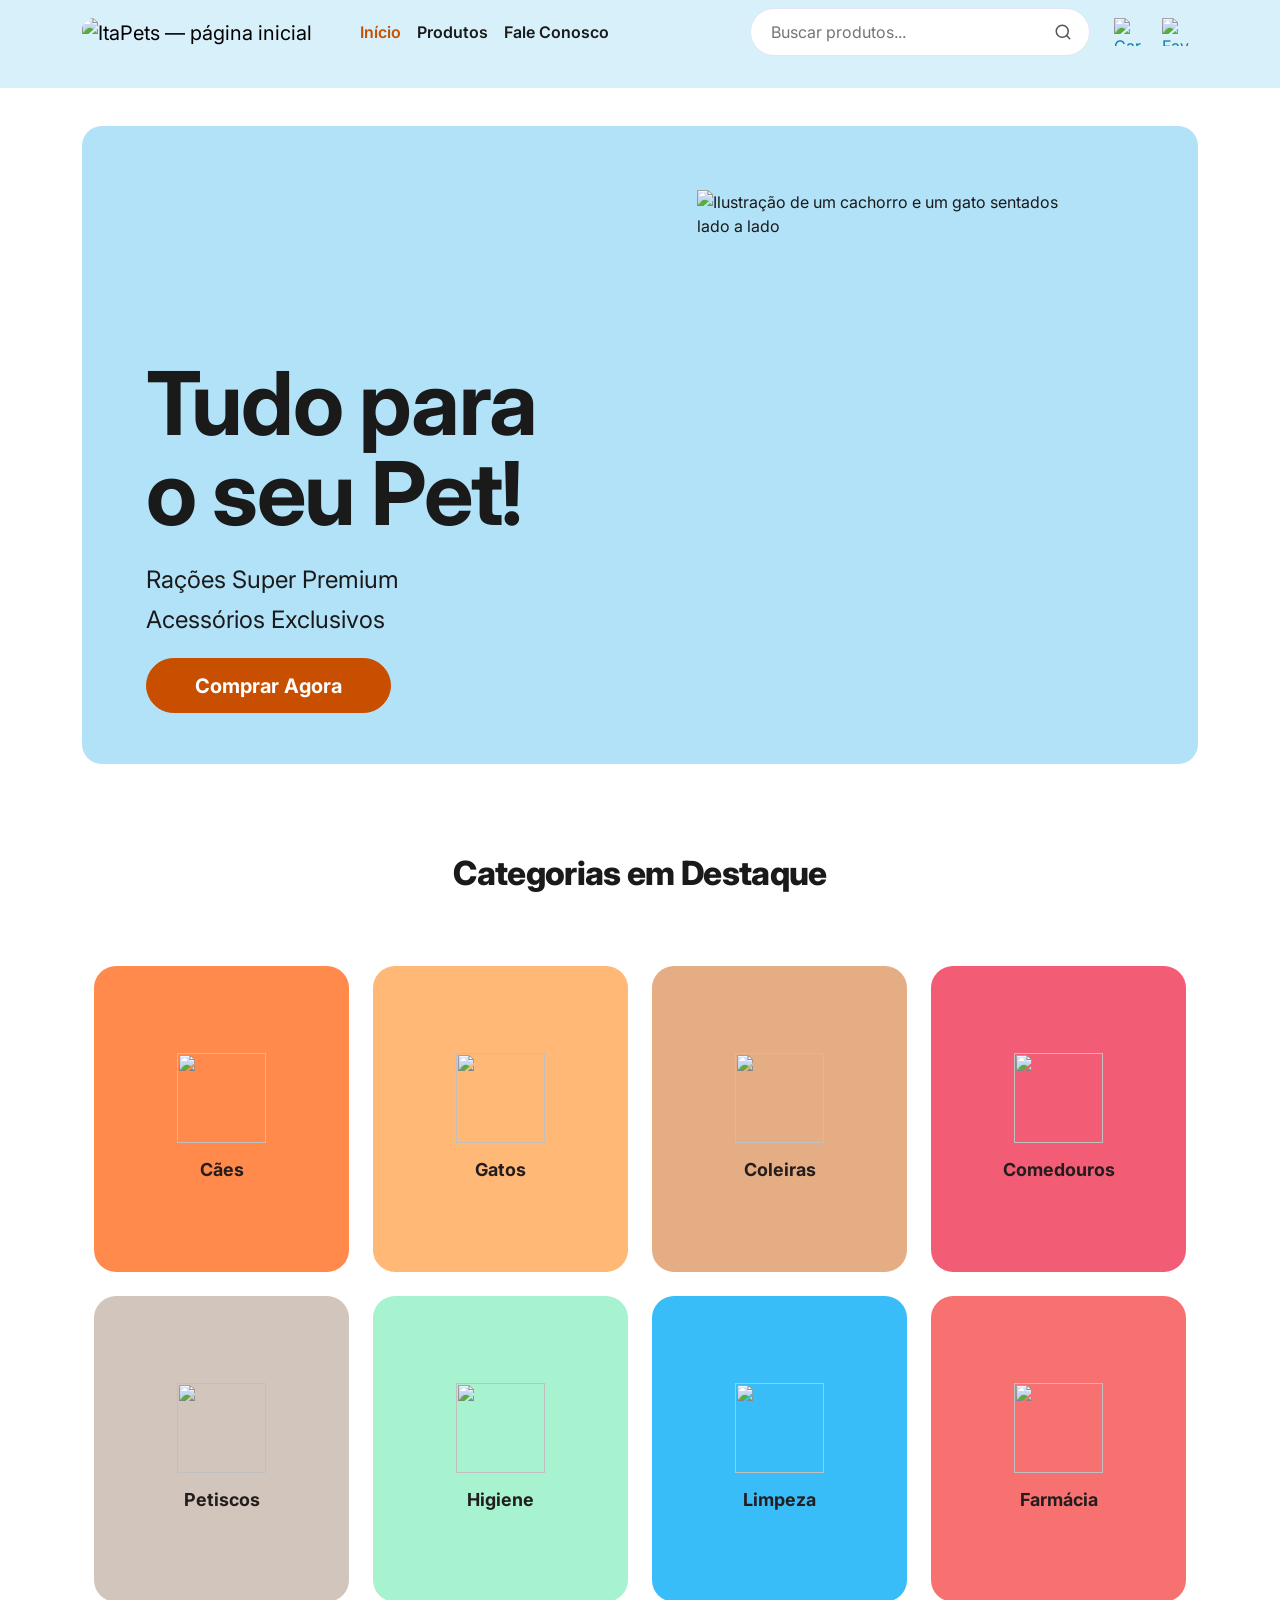
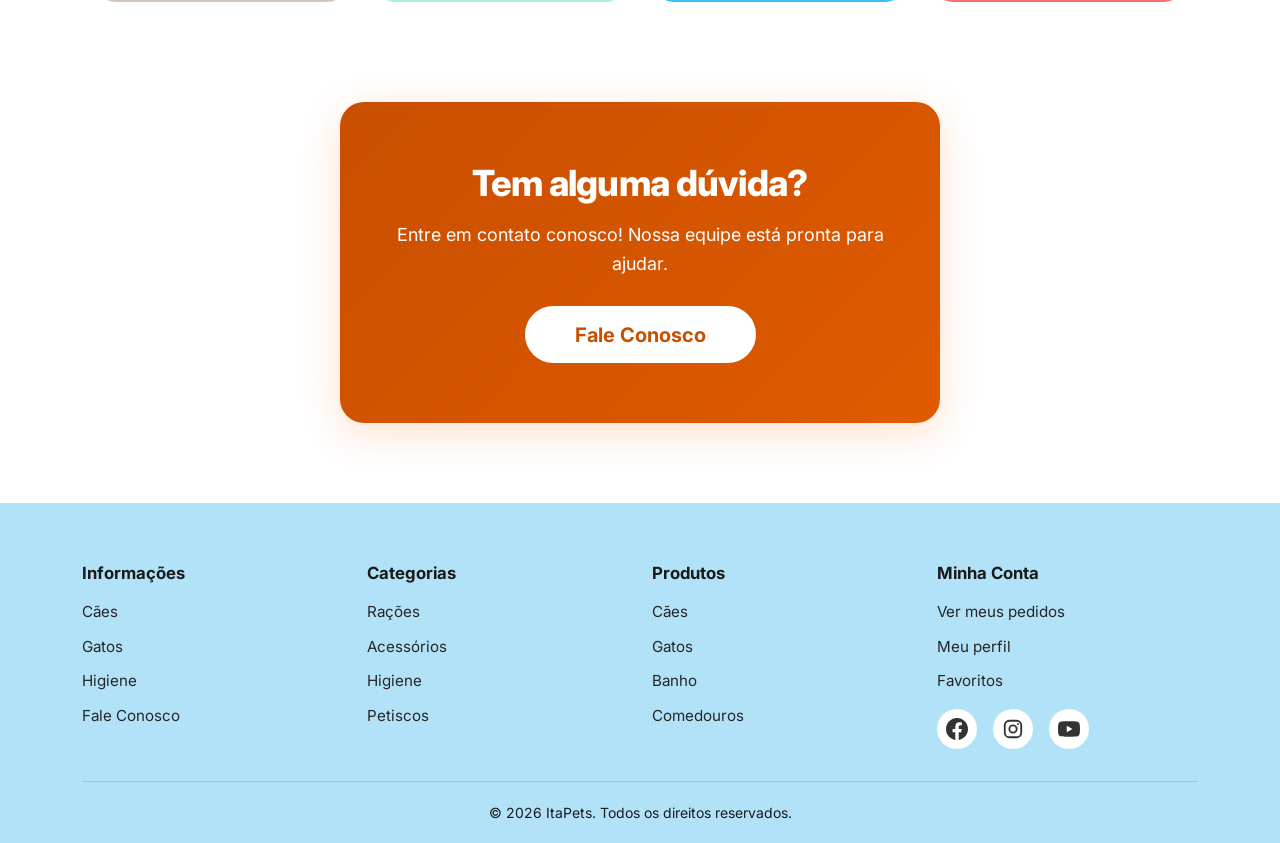
==== index.html @ ccbf3d2e "Formatação Html-Css" ====
<!DOCTYPE html>
<html lang="pt-BR">

<head>
  <meta charset="utf-8">
  <meta name="viewport" content="width=device-width, initial-scale=1">
  <title>ItaPets — Tudo para o seu pet</title>
  <meta name="description"
    content="ItaPets: rações, petiscos, coleiras, comedouros e produtos de higiene para cães e gatos, com qualidade e preço justo.">
  <meta name="theme-color" content="#d7f0fa">
  <link rel="icon" href="imagens/icone-site.ico" sizes="16x16 32x32 48x48">
  <link rel="icon" type="image/png" href="imagens/icone-192.png" sizes="192x192">
  <link rel="apple-touch-icon" href="imagens/apple-touch-icon.png">
  <link rel="preconnect" href="https://fonts.googleapis.com">
  <link rel="preconnect" href="https://fonts.gstatic.com" crossorigin>
  <link rel="stylesheet" href="https://fonts.googleapis.com/css2?family=Inter:wght@400;600;700;800&amp;display=swap">
  <link rel="stylesheet" href="https://cdn.jsdelivr.net/npm/bootstrap@5.3.3/dist/css/bootstrap.min.css"
    integrity="sha384-QWTKZyjpPEjISv5WaRU9OFeRpok6YctnYmDr5pNlyT2bRjXh0JMhjY6hW+ALEwIH" crossorigin="anonymous">
  <link rel="stylesheet" href="style.css">
  <script src="https://cdn.jsdelivr.net/npm/bootstrap@5.3.3/dist/js/bootstrap.bundle.min.js"
    integrity="sha384-YvpcrYf0tY3lHB60NNkmXc5s9fDVZLESaAA55NDzOxhy9GkcIdslK1eN7N6jIeHz" crossorigin="anonymous"
    defer></script>
</head>

<body>
  <a class="u-pular-conteudo" href="#conteudo">Pular para o conteúdo</a>

  <header class="cabecalho sticky-top">
    <nav class="navbar navbar-expand-lg py-2" aria-label="Menu principal">
      <div class="container-xl">
        <a class="navbar-brand cabecalho__marca py-0" href="index.html"><img src="imagens/logo-itapets.png"
            alt="ItaPets — página inicial" width="400" height="214"></a>
        <div class="d-flex align-items-center gap-1 order-lg-last">
          <a class="cabecalho__icone" href="produtos.html"><img src="imagens/carrinho-compras.png"
              alt="Carrinho de compras" width="100" height="100"></a>
          <a class="cabecalho__icone" href="produtos.html"><img src="imagens/favoritos.png" alt="Favoritos" width="100"
              height="100"></a>
          <button class="navbar-toggler ms-1" type="button" data-bs-toggle="collapse" data-bs-target="#menu-principal"
            aria-controls="menu-principal" aria-expanded="false" aria-label="Abrir menu">
            <span class="navbar-toggler-icon"></span>
          </button>
        </div>
        <div class="collapse navbar-collapse" id="menu-principal">
          <ul class="navbar-nav ms-lg-4 me-lg-auto py-3 py-lg-0">
            <li class="nav-item">
              <a class="nav-link active" aria-current="page" href="index.html">Início</a>
            </li>
            <li class="nav-item">
              <a class="nav-link" href="produtos.html">Produtos</a>
            </li>
            <li class="nav-item">
              <a class="nav-link" href="contato.html">Fale Conosco</a>
            </li>
          </ul>
          <form class="busca mb-3 mb-lg-0 me-lg-3" role="search" action="produtos.html">
            <input class="busca__campo" type="search" name="busca" placeholder="Buscar produtos..."
              aria-label="Buscar produtos">
            <button class="busca__botao" type="submit" aria-label="Buscar">
              <svg width="18" height="18" viewBox="0 0 24 24" fill="none" stroke="currentColor" stroke-width="2"
                stroke-linecap="round" aria-hidden="true">
                <circle cx="11" cy="11" r="8" />
                <line x1="21" y1="21" x2="16.65" y2="16.65" />
              </svg>
            </button>
          </form>
        </div>
      </div>
    </nav>
  </header>

  <main id="conteudo" tabindex="-1" class="container-xl">
    <section class="hero row align-items-end g-0 mx-0" aria-labelledby="hero-titulo">
      <div class="hero__texto col-12 col-sm-7 col-md-6">
        <h1 class="hero__titulo" id="hero-titulo">Tudo para <br>o seu Pet!</h1>
        <p class="hero__descricao">Rações Super Premium</p>
        <p class="hero__descricao">Acessórios Exclusivos</p>
        <a class="btn btn--laranja btn-lg mt-3 px-4 px-md-5" href="produtos.html">Comprar Agora</a>
      </div>
      <div class="col-12 col-sm-5 col-md-6">
        <img class="hero__imagem" src="imagens/banner-pets.png"
          alt="Ilustração de um cachorro e um gato sentados lado a lado" width="520" height="785" fetchpriority="high">
      </div>
    </section>

    <section aria-labelledby="categorias-titulo">
      <h2 class="categorias__titulo" id="categorias-titulo">Categorias em Destaque</h2>
      <ul class="row row-cols-2 row-cols-md-4 g-3 g-lg-4 u-lista-limpa">
        <li class="col categorias__item">
          <a class="categoria-card" href="produtos.html#caes"><img src="imagens/cachorro.png" alt="" width="100"
              height="100" loading="lazy"><span class="categoria-card__nome">Cães</span></a>
        </li>
        <li class="col categorias__item">
          <a class="categoria-card" href="produtos.html#gatos"><img src="imagens/gato.png" alt="" width="100"
              height="100" loading="lazy"><span class="categoria-card__nome">Gatos</span></a>
        </li>
        <li class="col categorias__item">
          <a class="categoria-card" href="produtos.html#coleiras"><img src="imagens/coleira.png" alt="" width="100"
              height="100" loading="lazy"><span class="categoria-card__nome">Coleiras</span></a>
        </li>
        <li class="col categorias__item">
          <a class="categoria-card" href="produtos.html#comedouros"><img src="imagens/comedouros.png" alt="" width="100"
              height="100" loading="lazy"><span class="categoria-card__nome">Comedouros</span></a>
        </li>
        <li class="col categorias__item">
          <a class="categoria-card" href="produtos.html#petiscos"><img src="imagens/petisco.png" alt="" width="100"
              height="100" loading="lazy"><span class="categoria-card__nome">Petiscos</span></a>
        </li>
        <li class="col categorias__item">
          <a class="categoria-card" href="produtos.html#higiene"><img src="imagens/higiene.png" alt="" width="100"
              height="100" loading="lazy"><span class="categoria-card__nome">Higiene</span></a>
        </li>
        <li class="col categorias__item">
          <a class="categoria-card" href="produtos.html#limpeza"><img src="imagens/limpeza.png" alt="" width="100"
              height="100" loading="lazy"><span class="categoria-card__nome">Limpeza</span></a>
        </li>
        <li class="col categorias__item">
          <a class="categoria-card" href="produtos.html"><img src="imagens/farmacia.png" alt="" width="100" height="100"
              loading="lazy"><span class="categoria-card__nome">Farmácia</span></a>
        </li>
      </ul>
    </section>

    <section class="cta-contato" aria-labelledby="cta-titulo">
      <h2 class="cta-contato__titulo" id="cta-titulo">Tem alguma dúvida?</h2>
      <p class="cta-contato__texto">
        Entre em contato conosco! Nossa equipe está pronta para ajudar.
      </p>
      <a class="btn btn--branco btn-lg px-5" href="contato.html">Fale Conosco</a>
    </section>
  </main>

  <footer class="rodape">
    <div class="container-xl">
      <nav class="row g-4" aria-label="Links do rodapé">
        <div class="col-6 col-md-3">
          <h2 class="rodape__titulo">Informações</h2>
          <ul class="u-lista-limpa">
            <li class="rodape__item">
              <a class="rodape__link" href="produtos.html#caes">Cães</a>
            </li>
            <li class="rodape__item">
              <a class="rodape__link" href="produtos.html#gatos">Gatos</a>
            </li>
            <li class="rodape__item">
              <a class="rodape__link" href="produtos.html#higiene">Higiene</a>
            </li>
            <li class="rodape__item">
              <a class="rodape__link" href="contato.html">Fale Conosco</a>
            </li>
          </ul>
        </div>
        <div class="col-6 col-md-3">
          <h2 class="rodape__titulo">Categorias</h2>
          <ul class="u-lista-limpa">
            <li class="rodape__item">
              <a class="rodape__link" href="produtos.html#racoes">Rações</a>
            </li>
            <li class="rodape__item">
              <a class="rodape__link" href="produtos.html#coleiras">Acessórios</a>
            </li>
            <li class="rodape__item">
              <a class="rodape__link" href="produtos.html#higiene">Higiene</a>
            </li>
            <li class="rodape__item">
              <a class="rodape__link" href="produtos.html#petiscos">Petiscos</a>
            </li>
          </ul>
        </div>
        <div class="col-6 col-md-3">
          <h2 class="rodape__titulo">Produtos</h2>
          <ul class="u-lista-limpa">
            <li class="rodape__item">
              <a class="rodape__link" href="produtos.html#caes">Cães</a>
            </li>
            <li class="rodape__item">
              <a class="rodape__link" href="produtos.html#gatos">Gatos</a>
            </li>
            <li class="rodape__item">
              <a class="rodape__link" href="produtos.html#limpeza">Banho</a>
            </li>
            <li class="rodape__item">
              <a class="rodape__link" href="produtos.html#comedouros">Comedouros</a>
            </li>
          </ul>
        </div>
        <div class="col-6 col-md-3">
          <h2 class="rodape__titulo">Minha Conta</h2>
          <ul class="u-lista-limpa">
            <li class="rodape__item">
              <a class="rodape__link" href="contato.html">Ver meus pedidos</a>
            </li>
            <li class="rodape__item">
              <a class="rodape__link" href="contato.html">Meu perfil</a>
            </li>
            <li class="rodape__item">
              <a class="rodape__link" href="produtos.html">Favoritos</a>
            </li>
          </ul>
          <div class="d-flex gap-3 mt-3">
            <a class="rodape__social" href="https://www.facebook.com/" aria-label="Facebook"><svg width="22" height="22"
                viewBox="0 0 24 24" fill="currentColor" aria-hidden="true">
                <path
                  d="M24 12.073c0-6.627-5.373-12-12-12s-12 5.373-12 12c0 5.99 4.388 10.954 10.125 11.854v-8.385H7.078v-3.47h3.047V9.43c0-3.007 1.792-4.669 4.533-4.669 1.312 0 2.686.235 2.686.235v2.953H15.83c-1.491 0-1.956.925-1.956 1.874v2.25h3.328l-.532 3.47h-2.796v8.385C19.612 23.027 24 18.062 24 12.073z" />
              </svg></a>
            <a class="rodape__social" href="https://www.instagram.com/" aria-label="Instagram"><svg width="22"
                height="22" viewBox="0 0 24 24" fill="none" stroke="currentColor" stroke-width="2" aria-hidden="true">
                <rect x="3" y="3" width="18" height="18" rx="5" />
                <circle cx="12" cy="12" r="4" />
                <circle cx="17.5" cy="6.5" r="1" fill="currentColor" stroke="none" />
              </svg></a>
            <a class="rodape__social" href="https://www.youtube.com/" aria-label="YouTube"><svg width="22" height="22"
                viewBox="0 0 24 24" fill="currentColor" aria-hidden="true">
                <path
                  d="M23.498 6.186a3.016 3.016 0 0 0-2.122-2.136C19.505 3.545 12 3.545 12 3.545s-7.505 0-9.377.505A3.017 3.017 0 0 0 .502 6.186C0 8.07 0 12 0 12s0 3.93.502 5.814a3.016 3.016 0 0 0 2.122 2.136c1.871.505 9.376.505 9.376.505s7.505 0 9.377-.505a3.015 3.015 0 0 0 2.122-2.136C24 15.93 24 12 24 12s0-3.93-.502-5.814zM9.545 15.568V8.432L15.818 12l-6.273 3.568z" />
              </svg></a>
          </div>
        </div>
      </nav>
      <p class="rodape__base mb-0">
        &copy; 2026 ItaPets. Todos os direitos reservados.
      </p>
    </div>
  </footer>
</body>

</html>
---- style.css ----
@charset "UTF-8";

:root {
  --cor-azul-claro: #d7f0fa;
  --cor-azul: #b2e2f8;
  --cor-azul-marca: #0a7aa8;
  --cor-azul-marca-escuro: #08618a;
  --cor-laranja: #ff6600;
  --cor-laranja-acao: #c94f00;
  --cor-laranja-acao-escuro: #a84200;
  --cor-verde-sucesso: #1a7f45;
  --cor-texto: #1a1a1a;
  --cor-borda: #e2e8f0;
  --cor-fundo-suave: #f6fbfe;

  --raio-pequeno: 12px;
  --raio-medio: 20px;
  --raio-pilula: 50rem;
  --altura-cabecalho: 88px;
  --sombra-suave: 0 4px 16px rgba(0, 0, 0, 0.06);
  --sombra-elevada: 0 12px 24px rgba(0, 0, 0, 0.1);

  --bs-body-font-family:
    "Inter", system-ui, -apple-system, "Segoe UI", Roboto, sans-serif;
  --bs-body-color: var(--cor-texto);
  --bs-link-color: var(--cor-azul-marca);
  --bs-link-color-rgb: 10, 122, 168;
  --bs-link-hover-color: var(--cor-laranja-acao);
  --bs-link-hover-color-rgb: 201, 79, 0;
  --bs-border-color: var(--cor-borda);
  --bs-focus-ring-color: rgba(255, 102, 0, 0.35);
  --bs-breadcrumb-divider: "›";
}

html {
  scroll-padding-top: calc(var(--altura-cabecalho) + 16px);
}

body {
  display: flex;
  flex-direction: column;
  min-height: 100vh;
  min-height: 100dvh;
  background-color: #ffffff;
}

main {
  flex: 1 0 auto;
}

main:focus {
  outline: none;
}

img,
svg {
  max-width: 100%;
  height: auto;
}

h1,
h2,
h3,
.h4,
.h5 {
  font-weight: 800;
  letter-spacing: -0.02em;
}

a:focus-visible,
button:focus-visible,
input:focus-visible,
select:focus-visible,
textarea:focus-visible {
  outline: 3px solid var(--cor-laranja);
  outline-offset: 3px;
}

@media (prefers-reduced-motion: reduce) {
  *,
  *::before,
  *::after {
    animation: none !important;
    transition: none !important;
    scroll-behavior: auto !important;
  }
}

.u-pular-conteudo {
  position: absolute;
  top: -100px;
  left: 16px;
  z-index: 1100;
  padding: 10px 16px;
  border-radius: var(--raio-medio);
  background: var(--cor-laranja-acao);
  color: #ffffff;
  font-weight: 700;
  text-decoration: none;
  transition: top 0.2s ease;
}

.u-pular-conteudo:focus {
  top: 12px;
  color: #ffffff;
}

.u-cartao {
  background: #ffffff;
  border: 1px solid var(--cor-borda);
  border-radius: var(--raio-medio);
  box-shadow: var(--sombra-suave);
}

.u-lista-limpa {
  margin: 0;
  padding: 0;
  list-style: none;
}

.u-texto-ativo {
  display: none;
}

.btn-check:checked + .btn .u-texto-inativo {
  display: none;
}

.btn-check:checked + .btn .u-texto-ativo {
  display: inline;
}

.cabecalho {
  min-height: var(--altura-cabecalho);
  background-color: var(--cor-azul-claro);
}

.cabecalho__marca img {
  width: auto;
  height: 56px;
  border-radius: var(--raio-pequeno);
}

.cabecalho__icone {
  display: inline-flex;
  align-items: center;
  justify-content: center;
  width: 44px;
  height: 44px;
  border-radius: 50%;
  transition: background-color 0.2s ease;
}

.cabecalho__icone:hover {
  background-color: #ffffff;
}

.cabecalho__icone img {
  width: 28px;
  height: 28px;
}

.cabecalho .nav-link {
  color: var(--cor-texto);
  font-weight: 600;
}

.cabecalho .nav-link:hover,
.cabecalho .nav-link.active {
  color: var(--cor-laranja-acao);
}

@media (min-width: 992px) {
  .cabecalho__marca img {
    height: 72px;
  }
}

.busca {
  display: flex;
  align-items: center;
  width: 100%;
  height: 48px;
  padding: 0 8px 0 18px;
  background: #ffffff;
  border: 1px solid var(--cor-borda);
  border-radius: var(--raio-pilula);
  transition:
    border-color 0.2s ease,
    box-shadow 0.2s ease;
}

.busca:focus-within {
  border-color: var(--cor-laranja);
  box-shadow: 0 6px 14px rgba(0, 0, 0, 0.1);
}

.busca__campo {
  flex: 1;
  min-width: 0;
  border: 0;
  background: transparent;
  font-size: 1rem;
}

.busca__campo:focus-visible {
  outline: none;
}

.busca__botao {
  display: flex;
  align-items: center;
  justify-content: center;
  width: 36px;
  height: 36px;
  border: 0;
  border-radius: 50%;
  background: transparent;
  color: #555555;
}

.busca__botao:hover {
  color: var(--cor-laranja-acao);
}

@media (min-width: 992px) {
  .busca {
    max-width: 340px;
  }
}

.btn {
  --bs-btn-font-weight: 700;
  --bs-btn-padding-y: 0.7rem;
  --bs-btn-padding-x: 1.4rem;
  --bs-btn-border-radius: var(--raio-pilula);
  transition: all 0.25s ease;
}

.btn--laranja {
  --bs-btn-color: #ffffff;
  --bs-btn-bg: var(--cor-laranja-acao);
  --bs-btn-border-color: var(--cor-laranja-acao);
  --bs-btn-hover-color: #ffffff;
  --bs-btn-hover-bg: var(--cor-laranja-acao-escuro);
  --bs-btn-hover-border-color: var(--cor-laranja-acao-escuro);
  --bs-btn-active-color: #ffffff;
  --bs-btn-active-bg: var(--cor-verde-sucesso);
  --bs-btn-active-border-color: var(--cor-verde-sucesso);
  --bs-btn-focus-shadow-rgb: 255, 102, 0;
}

.btn--azul {
  --bs-btn-color: #ffffff;
  --bs-btn-bg: var(--cor-azul-marca);
  --bs-btn-border-color: var(--cor-azul-marca);
  --bs-btn-hover-color: #ffffff;
  --bs-btn-hover-bg: var(--cor-azul-marca-escuro);
  --bs-btn-hover-border-color: var(--cor-azul-marca-escuro);
  --bs-btn-active-color: #ffffff;
  --bs-btn-active-bg: var(--cor-verde-sucesso);
  --bs-btn-active-border-color: var(--cor-verde-sucesso);
  --bs-btn-focus-shadow-rgb: 10, 122, 168;
}

.btn--contorno {
  --bs-btn-color: var(--cor-azul-marca);
  --bs-btn-bg: #ffffff;
  --bs-btn-border-color: var(--cor-azul-marca);
  --bs-btn-border-width: 2px;
  --bs-btn-hover-color: var(--cor-azul-marca-escuro);
  --bs-btn-hover-bg: var(--cor-azul-claro);
  --bs-btn-hover-border-color: var(--cor-azul-marca-escuro);
  --bs-btn-active-color: #b0164b;
  --bs-btn-active-bg: #ffe8ee;
  --bs-btn-active-border-color: #b0164b;
}

.btn--branco {
  --bs-btn-color: var(--cor-laranja-acao);
  --bs-btn-bg: #ffffff;
  --bs-btn-border-color: #ffffff;
  --bs-btn-border-width: 2px;
  --bs-btn-hover-color: #ffffff;
  --bs-btn-hover-bg: transparent;
  --bs-btn-hover-border-color: #ffffff;
}

.btn--laranja:hover,
.btn--azul:hover,
.btn--branco:hover {
  transform: translateY(-2px);
  box-shadow: var(--sombra-elevada);
}

.estrelas {
  --tamanho: 16px;
  display: inline-block;
  height: var(--tamanho);
  font-size: var(--tamanho);
  line-height: 1;
}

.estrelas::before {
  content: "★★★★★";
  background: linear-gradient(
    90deg,
    #f5a300 calc(var(--nota) / 5 * 100%),
    #d0d0d0 calc(var(--nota) / 5 * 100%)
  );
  -webkit-background-clip: text;
  background-clip: text;
  color: transparent;
}

.estrelas--grande {
  --tamanho: 20px;
}

.banner {
  display: flex;
  align-items: center;
  justify-content: space-between;
  gap: 16px;
  padding: 0 clamp(20px, 4vw, 48px);
  overflow: hidden;
  border-radius: var(--raio-medio);
  background: linear-gradient(
    120deg,
    var(--cor-azul) 0%,
    var(--cor-azul-claro) 100%
  );
}

.banner__texto {
  min-width: 0;
  padding: clamp(18px, 3vw, 32px) 0;
}

.banner__titulo {
  margin: 0;
  font-size: clamp(1.35rem, 3.4vw, 2.4rem);
  font-weight: 800;
  line-height: 1.05;
  letter-spacing: -0.02em;
}

.banner__destaque {
  color: var(--cor-laranja-acao);
}

.banner__subtitulo {
  margin: 6px 0 0;
  font-size: clamp(0.85rem, 1.5vw, 1.1rem);
}

.banner__imagem {
  flex-shrink: 0;
  align-self: flex-end;
  width: auto;
  height: clamp(120px, 15vw, 190px);
  margin-top: 12px;
}

.produto-card {
  display: flex;
  flex-direction: column;
  height: 100%;
  padding: 12px;
  background: #ffffff;
  border: 1px solid var(--cor-borda);
  border-radius: var(--raio-medio);
  transition:
    transform 0.3s ease,
    box-shadow 0.3s ease;
}

.produto-card:hover {
  transform: translateY(-5px);
  box-shadow: var(--sombra-elevada);
}

.produto-card__imagem {
  display: block;
  aspect-ratio: 1;
  padding: 12px;
  overflow: hidden;
  border-radius: 14px;
  background: #ffffff;
}

.produto-card__imagem img {
  width: 100%;
  height: 100%;
  object-fit: contain;
  transition: transform 0.4s ease;
}

.produto-card:hover .produto-card__imagem img {
  transform: scale(1.06);
}

.produto-card__corpo {
  display: flex;
  flex: 1;
  flex-direction: column;
  gap: 6px;
  padding: 10px 4px 2px;
}

.produto-card__titulo {
  display: -webkit-box;
  min-height: 2.6em;
  margin: 0;
  overflow: hidden;
  font-size: 0.95rem;
  font-weight: 700;
  line-height: 1.3;
  letter-spacing: 0;
  -webkit-line-clamp: 2;
  -webkit-box-orient: vertical;
}

.produto-card__titulo a {
  color: var(--cor-texto);
  text-decoration: none;
}

.produto-card__titulo a:hover {
  color: var(--cor-laranja-acao);
}

.produto-card__preco {
  margin: auto 0 0;
  font-size: 1.15rem;
  font-weight: 800;
}

.rodape {
  margin-top: clamp(48px, 8vw, 80px);
  padding: clamp(40px, 6vw, 60px) 0 20px;
  background-color: var(--cor-azul);
}

.rodape__titulo {
  margin-bottom: 16px;
  font-size: 1.05rem;
  font-weight: 700;
  letter-spacing: 0;
}

.rodape__item {
  margin-bottom: 10px;
}

.rodape__link {
  color: #262626;
  font-size: 0.95rem;
  text-decoration: none;
}

.rodape__link:hover {
  color: var(--cor-laranja-acao);
  text-decoration: underline;
}

.rodape__social {
  display: inline-flex;
  align-items: center;
  justify-content: center;
  width: 40px;
  height: 40px;
  border-radius: 50%;
  background-color: #ffffff;
  color: #333333;
  transition: all 0.25s ease;
}

.rodape__social:hover {
  background-color: var(--cor-laranja-acao);
  color: #ffffff;
  transform: translateY(-3px);
}

.rodape__base {
  margin-top: 32px;
  padding-top: 20px;
  border-top: 1px solid rgba(0, 0, 0, 0.12);
  font-size: 0.875rem;
  text-align: center;
}

.hero {
  margin-top: clamp(20px, 3vw, 40px);
  padding: clamp(28px, 5vw, 64px) clamp(20px, 5vw, 64px) 0;
  overflow: hidden;
  border-radius: var(--raio-medio);
  background-color: var(--cor-azul);
}

.hero__texto {
  padding-bottom: clamp(24px, 4vw, 64px);
}

.hero__titulo {
  margin-bottom: clamp(12px, 2vw, 24px);
  font-size: clamp(2.4rem, 7vw, 5.5rem);
  font-weight: 700;
  line-height: 1.02;
}

.hero__descricao {
  margin-bottom: 4px;
  font-size: clamp(1.05rem, 1.9vw, 1.5rem);
}

.hero__imagem {
  display: block;
  width: min(100%, 380px);
  margin: 0 auto;
}

@media (max-width: 575.98px) {
  .hero__texto {
    padding-bottom: 8px;
  }

  .hero__imagem {
    width: min(70%, 240px);
  }
}

.categorias__titulo {
  margin: clamp(48px, 7vw, 96px) 0 clamp(24px, 4vw, 48px);
  font-size: clamp(1.5rem, 2.6vw, 2.2rem);
  text-align: center;
}

.categoria-card {
  display: flex;
  flex-direction: column;
  align-items: center;
  justify-content: center;
  gap: 14px;
  height: 100%;
  aspect-ratio: 5 / 6;
  padding: clamp(16px, 3vw, 36px);
  border-radius: 22px;
  background-color: var(--cor-card, var(--cor-azul));
  color: #241d1d;
  text-align: center;
  text-decoration: none;
  transition:
    transform 0.3s ease,
    box-shadow 0.3s ease;
}

.categoria-card:hover {
  color: #241d1d;
  transform: translateY(-5px);
  box-shadow: var(--sombra-elevada);
}

.categoria-card img {
  width: clamp(56px, 7vw, 96px);
  height: clamp(56px, 7vw, 96px);
  object-fit: contain;
}

.categoria-card__nome {
  font-size: clamp(0.95rem, 1.4vw, 1.2rem);
  font-weight: 700;
}

.categorias__item:nth-child(1) {
  --cor-card: #ff8a4c;
}
.categorias__item:nth-child(2) {
  --cor-card: #ffb876;
}
.categorias__item:nth-child(3) {
  --cor-card: #e4ad83;
}
.categorias__item:nth-child(4) {
  --cor-card: #f25c75;
}
.categorias__item:nth-child(5) {
  --cor-card: #d2c5bb;
}
.categorias__item:nth-child(6) {
  --cor-card: #a7f3d0;
}
.categorias__item:nth-child(7) {
  --cor-card: #38bdf8;
}
.categorias__item:nth-child(8) {
  --cor-card: #f87171;
}

.cta-contato {
  max-width: 600px;
  margin: clamp(56px, 8vw, 100px) auto 0;
  padding: clamp(36px, 6vw, 60px) clamp(20px, 5vw, 40px);
  border-radius: 24px;
  background: linear-gradient(135deg, var(--cor-laranja-acao) 0%, #e05a00 100%);
  box-shadow: 0 10px 40px rgba(255, 102, 0, 0.2);
  color: #ffffff;
  text-align: center;
}

.cta-contato__titulo {
  margin-bottom: 16px;
  font-size: clamp(1.6rem, 4vw, 2.25rem);
}

.cta-contato__texto {
  margin-bottom: 28px;
  font-size: clamp(1rem, 2vw, 1.125rem);
  line-height: 1.6;
}

.vitrine {
  position: relative;
  padding-top: clamp(16px, 2.5vw, 28px);
}

.vitrine__titulo {
  margin: 0;
  font-size: clamp(1.8rem, 3.6vw, 2.6rem);
}

.vitrine__alvo {
  position: absolute;
  top: 0;
}

.chips {
  display: flex;
  gap: 10px;
  padding: 4px 2px 14px;
  overflow-x: auto;
  scrollbar-width: thin;
}

.chips__link {
  flex-shrink: 0;
  padding: 9px 18px;
  border: 1px solid var(--cor-borda);
  border-radius: var(--raio-pilula);
  background: #ffffff;
  color: #333333;
  font-size: 0.875rem;
  font-weight: 600;
  text-decoration: none;
  transition: all 0.25s ease;
}

.chips__link:hover {
  border-color: var(--cor-laranja-acao);
  color: var(--cor-laranja-acao);
}

.vitrine:not(:has(.vitrine__alvo:target)) .chips__link[href="#todos"],
.vitrine:has(#caes:target) .chips__link[href="#caes"],
.vitrine:has(#gatos:target) .chips__link[href="#gatos"],
.vitrine:has(#racoes:target) .chips__link[href="#racoes"],
.vitrine:has(#petiscos:target) .chips__link[href="#petiscos"],
.vitrine:has(#coleiras:target) .chips__link[href="#coleiras"],
.vitrine:has(#comedouros:target) .chips__link[href="#comedouros"],
.vitrine:has(#higiene:target) .chips__link[href="#higiene"],
.vitrine:has(#limpeza:target) .chips__link[href="#limpeza"] {
  border-color: var(--cor-laranja-acao);
  background: var(--cor-laranja-acao);
  color: #ffffff;
}

.filtros {
  padding: 22px 20px;
  border-radius: var(--raio-medio);
  background: var(--cor-azul-claro);
}

.filtros__legenda {
  margin-bottom: 12px;
  font-size: 1rem;
  font-weight: 700;
}

.filtros .form-check-input:checked {
  border-color: var(--cor-laranja-acao);
  background-color: var(--cor-laranja-acao);
}

@media (min-width: 992px) {
  .filtros {
    position: sticky;
    top: calc(var(--altura-cabecalho) + 20px);
  }
}

.vitrine__categoria {
  display: none;
}

.vitrine:not(:has(.vitrine__alvo:target)) .vitrine__categoria--todos,
.vitrine:has(#caes:target) .vitrine__categoria--caes,
.vitrine:has(#gatos:target) .vitrine__categoria--gatos,
.vitrine:has(#racoes:target) .vitrine__categoria--racoes,
.vitrine:has(#petiscos:target) .vitrine__categoria--petiscos,
.vitrine:has(#coleiras:target) .vitrine__categoria--coleiras,
.vitrine:has(#comedouros:target) .vitrine__categoria--comedouros,
.vitrine:has(#higiene:target) .vitrine__categoria--higiene,
.vitrine:has(#limpeza:target) .vitrine__categoria--limpeza {
  display: inline;
}

.vitrine:not(:has(.vitrine__alvo:target)) .vitrine__migalha {
  display: none;
}

.vitrine:has(#caes:target) .vitrine__item:not([data-categorias~="caes"]),
.vitrine:has(#gatos:target) .vitrine__item:not([data-categorias~="gatos"]),
.vitrine:has(#racoes:target) .vitrine__item:not([data-categorias~="racoes"]),
.vitrine:has(#petiscos:target)
  .vitrine__item:not([data-categorias~="petiscos"]),
.vitrine:has(#coleiras:target)
  .vitrine__item:not([data-categorias~="coleiras"]),
.vitrine:has(#comedouros:target)
  .vitrine__item:not([data-categorias~="comedouros"]),
.vitrine:has(#higiene:target) .vitrine__item:not([data-categorias~="higiene"]),
.vitrine:has(#limpeza:target) .vitrine__item:not([data-categorias~="limpeza"]),
.vitrine:has(#p-ate50:checked) .vitrine__item:not([data-faixa="ate50"]),
.vitrine:has(#p-50a100:checked) .vitrine__item:not([data-faixa="50a100"]),
.vitrine:has(#p-acima100:checked) .vitrine__item:not([data-faixa="acima100"]),
.vitrine:has(.filtros__marca:checked):not(:has(#m-quatree:checked))
  .vitrine__item[data-marca="quatree"],
.vitrine:has(.filtros__marca:checked):not(:has(#m-truly-delight:checked))
  .vitrine__item[data-marca="truly-delight"],
.vitrine:has(.filtros__marca:checked):not(:has(#m-premier:checked))
  .vitrine__item[data-marca="premier"],
.vitrine:has(.filtros__marca:checked):not(:has(#m-newpet:checked))
  .vitrine__item[data-marca="newpet"],
.vitrine:has(.filtros__marca:checked):not(:has(#m-myhug:checked))
  .vitrine__item[data-marca="myhug"],
.vitrine:has(.filtros__marca:checked):not(:has(#m-petlove:checked))
  .vitrine__item[data-marca="petlove"],
.vitrine:has(.filtros__marca:checked):not(:has(#m-petclean:checked))
  .vitrine__item[data-marca="petclean"] {
  display: none;
}

.vitrine:has(option[value="menor-preco"]:checked) .vitrine__item {
  order: var(--p);
}

.vitrine:has(option[value="maior-preco"]:checked) .vitrine__item {
  order: calc(var(--p) * -1);
}

.vitrine:has(option[value="nome"]:checked) .vitrine__item {
  order: var(--n);
}

.vitrine:has(option[value="avaliacao"]:checked) .vitrine__item {
  order: calc(var(--a) * -1);
}

.vitrine__grade {
  counter-reset: produtos;
}

.vitrine__item {
  counter-increment: produtos;
}

.vitrine__grade::after {
  content: counter(produtos) " produto(s) encontrado(s)";
  order: -9999999;
  width: 100%;
  padding: 0 calc(var(--bs-gutter-x) * 0.5);
  color: #555555;
  font-size: 0.875rem;
}

.produto {
  display: grid;
  grid-template-areas:
    "titulo"
    "galeria"
    "info";
  grid-template-columns: minmax(0, 1fr);
  gap: 18px;
}

.produto__titulo {
  grid-area: titulo;
  margin: 0;
}

.produto__galeria {
  grid-area: galeria;
  width: 100%;
}

.produto__info {
  grid-area: info;
  min-width: 0;
}

@media (min-width: 992px) {
  .produto {
    grid-template-areas:
      "galeria titulo"
      "galeria info";
    grid-template-columns: minmax(0, 1.05fr) minmax(0, 1fr);
    grid-template-rows: auto 1fr;
    column-gap: 48px;
  }

  .produto__titulo {
    align-self: end;
  }
}

.produto__titulo {
  font-size: clamp(1.6rem, 3.2vw, 2.4rem);
  line-height: 1.15;
}

.galeria {
  max-width: 560px;
  margin: 0 auto;
}

.galeria__principal,
.galeria__miniatura {
  aspect-ratio: 1;
  overflow: hidden;
  background: #ffffff;
  border: 1px solid var(--cor-borda);
}

.galeria__principal {
  padding: clamp(16px, 4vw, 40px);
  border-radius: 22px;
}

.galeria__principal img,
.galeria__miniatura img {
  width: 100%;
  height: 100%;
  object-fit: contain;
  transition: transform 0.4s ease;
}

.galeria__miniaturas {
  display: grid;
  grid-template-columns: repeat(3, minmax(0, 1fr));
  gap: 12px;
  margin-top: 12px;
}

.galeria__miniatura {
  padding: 8px;
  border-width: 2px;
  border-radius: 14px;
  cursor: pointer;
  transition:
    border-color 0.2s ease,
    transform 0.2s ease;
}

.galeria__miniatura:hover {
  border-color: var(--cor-laranja);
  transform: translateY(-2px);
}

.galeria__miniatura--topo img,
#vista-2:checked ~ .galeria__principal img {
  transform: scale(1.8);
  transform-origin: 50% 15%;
}

.galeria__miniatura--base img,
#vista-3:checked ~ .galeria__principal img {
  transform: scale(1.8);
  transform-origin: 50% 85%;
}

#vista-1:checked ~ .galeria__miniaturas [for="vista-1"],
#vista-2:checked ~ .galeria__miniaturas [for="vista-2"],
#vista-3:checked ~ .galeria__miniaturas [for="vista-3"] {
  border-color: var(--cor-laranja);
}

.btn-check:focus-visible ~ .galeria__miniaturas {
  outline: 3px solid var(--cor-laranja);
  outline-offset: 3px;
  border-radius: 14px;
}

.produto__marca {
  padding: 6px 12px;
  border-radius: var(--raio-medio);
  background: var(--cor-azul-claro);
  color: #075a7d;
  font-size: 0.8rem;
  font-weight: 700;
  letter-spacing: 0.04em;
  text-transform: uppercase;
}

.produto__preco {
  font-size: clamp(1.9rem, 3.6vw, 2.5rem);
  font-weight: 800;
  letter-spacing: -0.02em;
}

.produto__resumo {
  padding: 14px 16px;
  border-radius: 14px;
  background: var(--cor-fundo-suave);
  line-height: 1.5;
}

.produto__quantidade {
  width: 88px;
  border-radius: var(--raio-pilula);
  font-weight: 700;
  text-align: center;
}

.ficha {
  display: grid;
  grid-template-columns: max-content minmax(0, 1fr);
  margin: 0;
  overflow: hidden;
  border-radius: 14px;
}

.ficha__termo,
.ficha__valor {
  margin: 0;
  padding: 11px 14px;
  line-height: 1.4;
}

.ficha__termo {
  font-weight: 700;
}

.ficha__termo:nth-of-type(odd),
.ficha__valor:nth-of-type(odd) {
  background: var(--cor-fundo-suave);
}

@media (min-width: 992px) {
  .galeria {
    position: sticky;
    top: calc(var(--altura-cabecalho) + 20px);
  }
}

.contato__info {
  height: 100%;
  padding: clamp(24px, 5vw, 48px);
  border-radius: 24px;
  background-color: var(--cor-azul);
}

.contato__icone {
  display: flex;
  flex-shrink: 0;
  align-items: center;
  justify-content: center;
  width: 44px;
  height: 44px;
  border-radius: 50%;
  background-color: #ffffff;
  font-size: 1.3rem;
}

.contato__form {
  padding: clamp(24px, 5vw, 48px);
}

.contato__form .form-control {
  padding: 12px 14px;
  border-radius: var(--raio-pequeno);
}

.contato__form .form-control:focus {
  border-color: var(--cor-laranja);
  box-shadow: 0 0 0 0.2rem var(--bs-focus-ring-color);
}

/* Em telas de toque o :hover "gruda" depois do toque; desliga os efeitos de elevação */
@media (hover: none) {
  .btn--laranja:hover,
  .btn--azul:hover,
  .btn--branco:hover,
  .produto-card:hover,
  .categoria-card:hover,
  .rodape__social:hover,
  .galeria__miniatura:hover,
  .produto-card:hover .produto-card__imagem img {
    box-shadow: none;
    transform: none;
  }
}
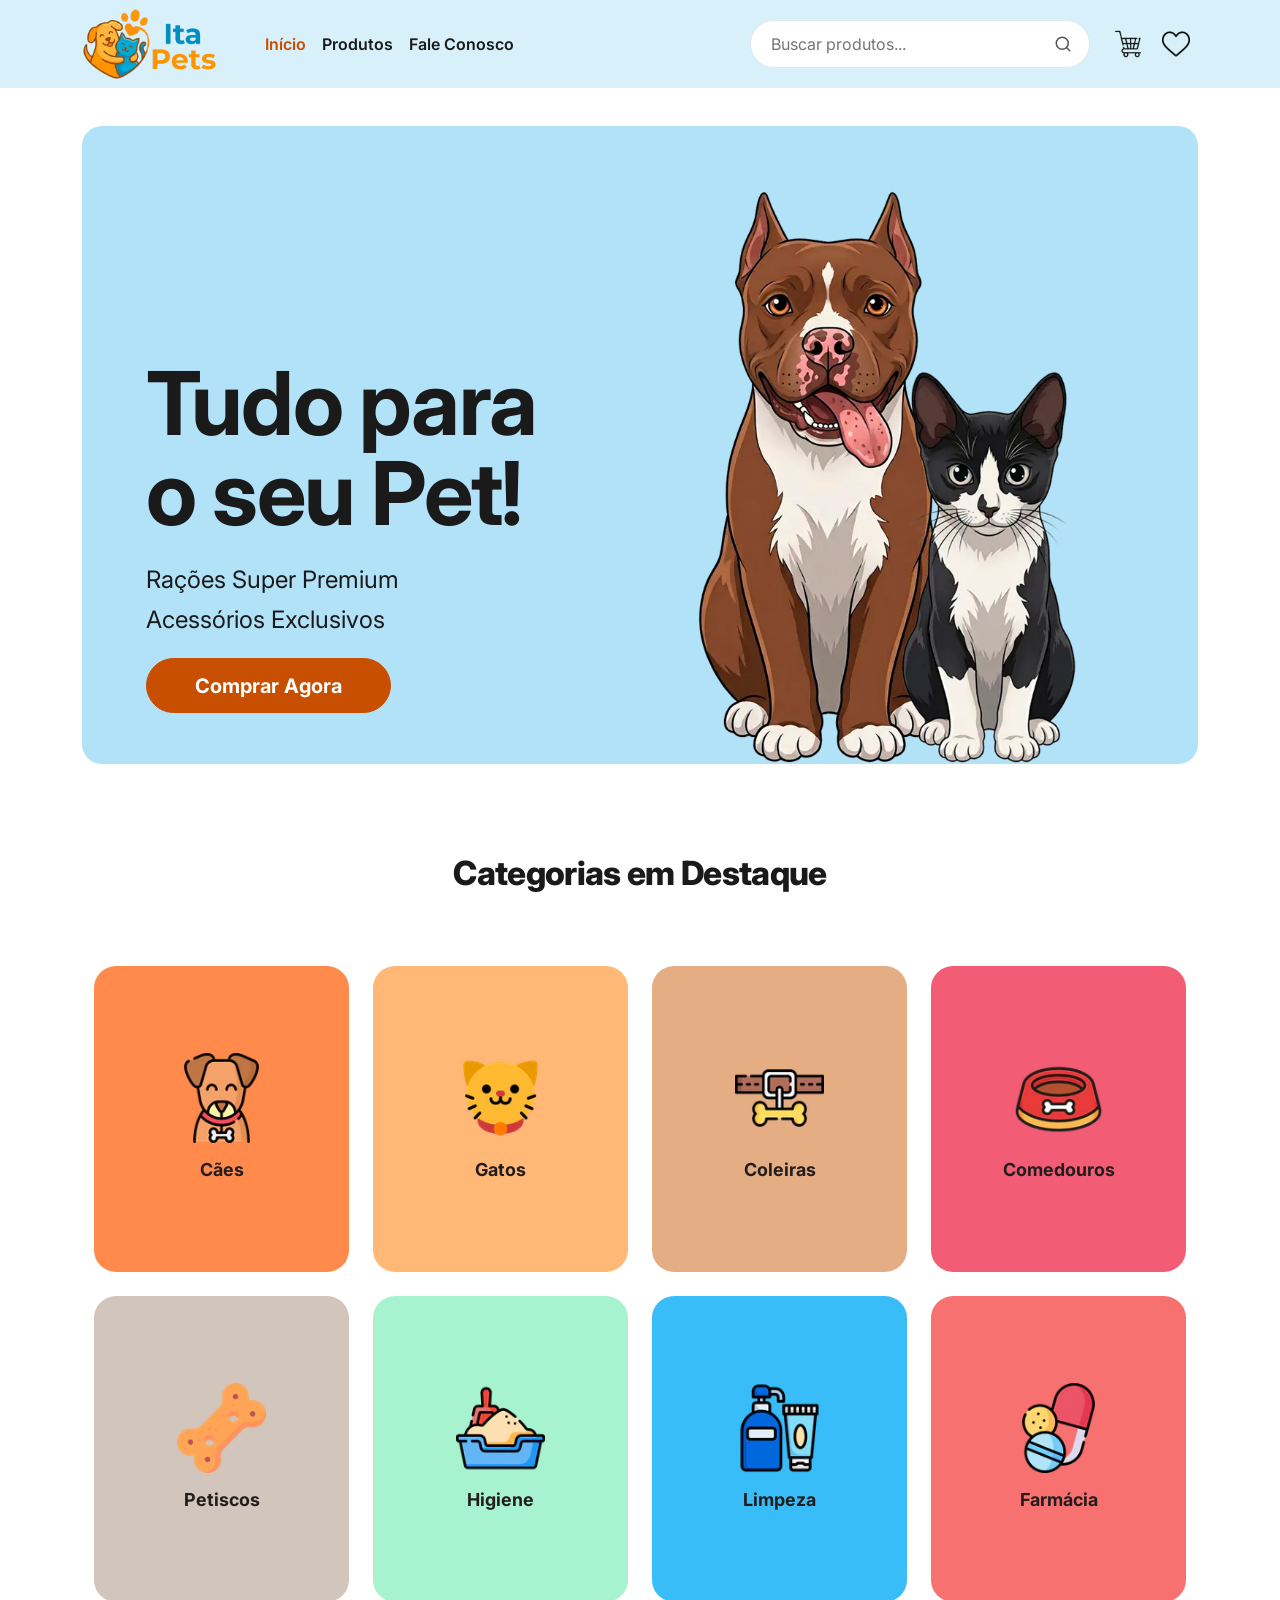
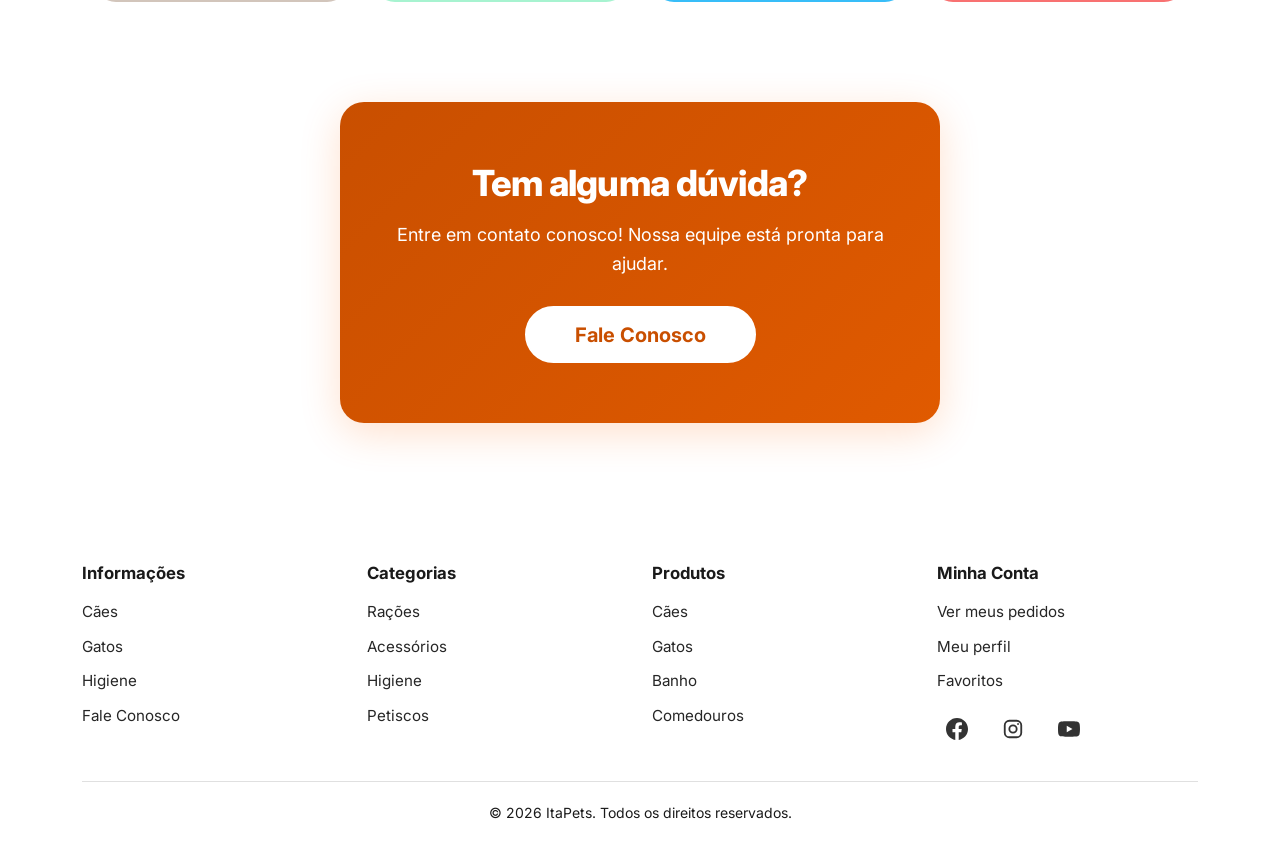
==== commit e2cffaa9: "Reorganiza pastas, remove divs e converte imagens para WebP - Remove todas as <div> das 15 páginas, " ====
--- a/index.html
+++ b/index.html
@@ -8,15 +8,15 @@
   <meta name="description"
     content="ItaPets: rações, petiscos, coleiras, comedouros e produtos de higiene para cães e gatos, com qualidade e preço justo.">
   <meta name="theme-color" content="#d7f0fa">
-  <link rel="icon" href="imagens/icone-site.ico" sizes="16x16 32x32 48x48">
-  <link rel="icon" type="image/png" href="imagens/icone-192.png" sizes="192x192">
-  <link rel="apple-touch-icon" href="imagens/apple-touch-icon.png">
+  <link rel="icon" href="imagens/favicon/icone-site.ico" sizes="16x16 32x32 48x48">
+  <link rel="icon" type="image/png" href="imagens/favicon/icone-192.png" sizes="192x192">
+  <link rel="apple-touch-icon" href="imagens/favicon/apple-touch-icon.png">
   <link rel="preconnect" href="https://fonts.googleapis.com">
   <link rel="preconnect" href="https://fonts.gstatic.com" crossorigin>
   <link rel="stylesheet" href="https://fonts.googleapis.com/css2?family=Inter:wght@400;600;700;800&amp;display=swap">
   <link rel="stylesheet" href="https://cdn.jsdelivr.net/npm/bootstrap@5.3.3/dist/css/bootstrap.min.css"
     integrity="sha384-QWTKZyjpPEjISv5WaRU9OFeRpok6YctnYmDr5pNlyT2bRjXh0JMhjY6hW+ALEwIH" crossorigin="anonymous">
-  <link rel="stylesheet" href="style.css">
+  <link rel="stylesheet" href="css/style.css">
   <script src="https://cdn.jsdelivr.net/npm/bootstrap@5.3.3/dist/js/bootstrap.bundle.min.js"
     integrity="sha384-YvpcrYf0tY3lHB60NNkmXc5s9fDVZLESaAA55NDzOxhy9GkcIdslK1eN7N6jIeHz" crossorigin="anonymous"
     defer></script>
@@ -25,97 +25,109 @@
 <body>
   <a class="u-pular-conteudo" href="#conteudo">Pular para o conteúdo</a>
 
-  <header class="cabecalho sticky-top">
-    <nav class="navbar navbar-expand-lg py-2" aria-label="Menu principal">
-      <div class="container-xl">
-        <a class="navbar-brand cabecalho__marca py-0" href="index.html"><img src="imagens/logo-itapets.png"
-            alt="ItaPets — página inicial" width="400" height="214"></a>
-        <div class="d-flex align-items-center gap-1 order-lg-last">
-          <a class="cabecalho__icone" href="produtos.html"><img src="imagens/carrinho-compras.png"
-              alt="Carrinho de compras" width="100" height="100"></a>
-          <a class="cabecalho__icone" href="produtos.html"><img src="imagens/favoritos.png" alt="Favoritos" width="100"
-              height="100"></a>
-          <button class="navbar-toggler ms-1" type="button" data-bs-toggle="collapse" data-bs-target="#menu-principal"
-            aria-controls="menu-principal" aria-expanded="false" aria-label="Abrir menu">
-            <span class="navbar-toggler-icon"></span>
-          </button>
-        </div>
-        <div class="collapse navbar-collapse" id="menu-principal">
-          <ul class="navbar-nav ms-lg-4 me-lg-auto py-3 py-lg-0">
-            <li class="nav-item">
-              <a class="nav-link active" aria-current="page" href="index.html">Início</a>
-            </li>
-            <li class="nav-item">
-              <a class="nav-link" href="produtos.html">Produtos</a>
-            </li>
-            <li class="nav-item">
-              <a class="nav-link" href="contato.html">Fale Conosco</a>
-            </li>
-          </ul>
-          <form class="busca mb-3 mb-lg-0 me-lg-3" role="search" action="produtos.html">
-            <input class="busca__campo" type="search" name="busca" placeholder="Buscar produtos..."
-              aria-label="Buscar produtos">
-            <button class="busca__botao" type="submit" aria-label="Buscar">
-              <svg width="18" height="18" viewBox="0 0 24 24" fill="none" stroke="currentColor" stroke-width="2"
-                stroke-linecap="round" aria-hidden="true">
-                <circle cx="11" cy="11" r="8" />
-                <line x1="21" y1="21" x2="16.65" y2="16.65" />
-              </svg>
-            </button>
-          </form>
-        </div>
-      </div>
+  <header class="cabecalho sticky-top navbar navbar-expand-lg align-items-start py-2">
+    <nav class="container-xl" aria-label="Menu principal">
+      <a class="navbar-brand cabecalho__marca py-0" href="index.html"><img src="imagens/logo-itapets.webp"
+          alt="ItaPets — página inicial"></a>
+      <a class="cabecalho__icone ms-auto order-lg-last" href="produtos.html"><img
+          src="imagens/icones/carrinho-compras.webp" alt="Carrinho de compras"></a>
+      <a class="cabecalho__icone ms-1 order-lg-last" href="produtos.html"><img src="imagens/icones/favoritos.webp"
+          alt="Favoritos"></a>
+      <button class="navbar-toggler ms-2" type="button" data-bs-toggle="collapse" data-bs-target=".cabecalho__menu"
+        aria-controls="menu-principal busca-principal" aria-expanded="false" aria-label="Abrir menu">
+        <span class="navbar-toggler-icon"></span>
+      </button>
+      <ul class="cabecalho__menu navbar-nav collapse navbar-collapse align-items-stretch ms-lg-4 py-3 py-lg-0"
+        id="menu-principal">
+        <li class="nav-item">
+          <a class="nav-link active" aria-current="page" href="index.html">Início</a>
+        </li>
+        <li class="nav-item">
+          <a class="nav-link" href="produtos.html">Produtos</a>
+        </li>
+        <li class="nav-item">
+          <a class="nav-link" href="contato.html">Fale Conosco</a>
+        </li>
+      </ul>
+      <form class="cabecalho__menu busca collapse navbar-collapse mb-3 mb-lg-0 me-lg-3" id="busca-principal"
+        role="search" action="produtos.html">
+        <input class="busca__campo" type="search" name="busca" placeholder="Buscar produtos..."
+          aria-label="Buscar produtos">
+        <button class="busca__botao" type="submit" aria-label="Buscar">
+          <svg width="18" height="18" viewBox="0 0 24 24" fill="none" stroke="currentColor" stroke-width="2"
+            stroke-linecap="round" aria-hidden="true">
+            <circle cx="11" cy="11" r="8" />
+            <line x1="21" y1="21" x2="16.65" y2="16.65" />
+          </svg>
+        </button>
+      </form>
     </nav>
   </header>
 
   <main id="conteudo" tabindex="-1" class="container-xl">
     <section class="hero row align-items-end g-0 mx-0" aria-labelledby="hero-titulo">
-      <div class="hero__texto col-12 col-sm-7 col-md-6">
+      <header class="hero__texto col-12 col-sm-7 col-md-6">
         <h1 class="hero__titulo" id="hero-titulo">Tudo para <br>o seu Pet!</h1>
         <p class="hero__descricao">Rações Super Premium</p>
         <p class="hero__descricao">Acessórios Exclusivos</p>
-        <a class="btn btn--laranja btn-lg mt-3 px-4 px-md-5" href="produtos.html">Comprar Agora</a>
-      </div>
-      <div class="col-12 col-sm-5 col-md-6">
-        <img class="hero__imagem" src="imagens/banner-pets.png"
-          alt="Ilustração de um cachorro e um gato sentados lado a lado" width="520" height="785" fetchpriority="high">
-      </div>
+        <a class="btn btn--laranja btn-lg hero__botao mt-3 px-4 px-md-5" href="produtos.html">Comprar Agora</a>
+      </header>
+      <figure class="col-12 col-sm-5 col-md-6 mb-0">
+        <img class="hero__imagem" src="imagens/banner-pets.webp"
+          alt="Ilustração de um cachorro e um gato sentados lado a lado" fetchpriority="high">
+      </figure>
     </section>
 
     <section aria-labelledby="categorias-titulo">
       <h2 class="categorias__titulo" id="categorias-titulo">Categorias em Destaque</h2>
       <ul class="row row-cols-2 row-cols-md-4 g-3 g-lg-4 u-lista-limpa">
         <li class="col categorias__item">
-          <a class="categoria-card" href="produtos.html#caes"><img src="imagens/cachorro.png" alt="" width="100"
-              height="100" loading="lazy"><span class="categoria-card__nome">Cães</span></a>
-        </li>
-        <li class="col categorias__item">
-          <a class="categoria-card" href="produtos.html#gatos"><img src="imagens/gato.png" alt="" width="100"
-              height="100" loading="lazy"><span class="categoria-card__nome">Gatos</span></a>
-        </li>
-        <li class="col categorias__item">
-          <a class="categoria-card" href="produtos.html#coleiras"><img src="imagens/coleira.png" alt="" width="100"
-              height="100" loading="lazy"><span class="categoria-card__nome">Coleiras</span></a>
-        </li>
-        <li class="col categorias__item">
-          <a class="categoria-card" href="produtos.html#comedouros"><img src="imagens/comedouros.png" alt="" width="100"
-              height="100" loading="lazy"><span class="categoria-card__nome">Comedouros</span></a>
-        </li>
-        <li class="col categorias__item">
-          <a class="categoria-card" href="produtos.html#petiscos"><img src="imagens/petisco.png" alt="" width="100"
-              height="100" loading="lazy"><span class="categoria-card__nome">Petiscos</span></a>
-        </li>
-        <li class="col categorias__item">
-          <a class="categoria-card" href="produtos.html#higiene"><img src="imagens/higiene.png" alt="" width="100"
-              height="100" loading="lazy"><span class="categoria-card__nome">Higiene</span></a>
-        </li>
-        <li class="col categorias__item">
-          <a class="categoria-card" href="produtos.html#limpeza"><img src="imagens/limpeza.png" alt="" width="100"
-              height="100" loading="lazy"><span class="categoria-card__nome">Limpeza</span></a>
-        </li>
-        <li class="col categorias__item">
-          <a class="categoria-card" href="produtos.html"><img src="imagens/farmacia.png" alt="" width="100" height="100"
-              loading="lazy"><span class="categoria-card__nome">Farmácia</span></a>
+          <a class="categoria-card" href="produtos.html#caes">
+            <img src="imagens/categorias/cachorro.webp" alt="" loading="lazy"><span
+              class="categoria-card__nome">Cães</span>
+          </a>
+        </li>
+        <li class="col categorias__item">
+          <a class="categoria-card" href="produtos.html#gatos">
+            <img src="imagens/categorias/gato.webp" alt="" loading="lazy"><span
+              class="categoria-card__nome">Gatos</span>
+          </a>
+        </li>
+        <li class="col categorias__item">
+          <a class="categoria-card" href="produtos.html#coleiras">
+            <img src="imagens/categorias/coleira.webp" alt="" loading="lazy"><span
+              class="categoria-card__nome">Coleiras</span>
+          </a>
+        </li>
+        <li class="col categorias__item">
+          <a class="categoria-card" href="produtos.html#comedouros">
+            <img src="imagens/categorias/comedouros.webp" alt="" loading="lazy"><span
+              class="categoria-card__nome">Comedouros</span>
+          </a>
+        </li>
+        <li class="col categorias__item">
+          <a class="categoria-card" href="produtos.html#petiscos">
+            <img src="imagens/categorias/petisco.webp" alt="" loading="lazy"><span
+              class="categoria-card__nome">Petiscos</span>
+          </a>
+        </li>
+        <li class="col categorias__item">
+          <a class="categoria-card" href="produtos.html#higiene">
+            <img src="imagens/categorias/higiene.webp" alt="" loading="lazy"><span
+              class="categoria-card__nome">Higiene</span>
+          </a>
+        </li>
+        <li class="col categorias__item">
+          <a class="categoria-card" href="produtos.html#limpeza">
+            <img src="imagens/categorias/limpeza.webp" alt="" loading="lazy"><span
+              class="categoria-card__nome">Limpeza</span>
+          </a>
+        </li>
+        <li class="col categorias__item">
+          <a class="categoria-card" href="produtos.html">
+            <img src="imagens/categorias/farmacia.webp" alt="" loading="lazy"><span
+              class="categoria-card__nome">Farmácia</span>
+          </a>
         </li>
       </ul>
     </section>
@@ -129,98 +141,96 @@
     </section>
   </main>
 
-  <footer class="rodape">
-    <div class="container-xl">
-      <nav class="row g-4" aria-label="Links do rodapé">
-        <div class="col-6 col-md-3">
-          <h2 class="rodape__titulo">Informações</h2>
-          <ul class="u-lista-limpa">
-            <li class="rodape__item">
-              <a class="rodape__link" href="produtos.html#caes">Cães</a>
-            </li>
-            <li class="rodape__item">
-              <a class="rodape__link" href="produtos.html#gatos">Gatos</a>
-            </li>
-            <li class="rodape__item">
-              <a class="rodape__link" href="produtos.html#higiene">Higiene</a>
-            </li>
-            <li class="rodape__item">
-              <a class="rodape__link" href="contato.html">Fale Conosco</a>
-            </li>
-          </ul>
-        </div>
-        <div class="col-6 col-md-3">
-          <h2 class="rodape__titulo">Categorias</h2>
-          <ul class="u-lista-limpa">
-            <li class="rodape__item">
-              <a class="rodape__link" href="produtos.html#racoes">Rações</a>
-            </li>
-            <li class="rodape__item">
-              <a class="rodape__link" href="produtos.html#coleiras">Acessórios</a>
-            </li>
-            <li class="rodape__item">
-              <a class="rodape__link" href="produtos.html#higiene">Higiene</a>
-            </li>
-            <li class="rodape__item">
-              <a class="rodape__link" href="produtos.html#petiscos">Petiscos</a>
-            </li>
-          </ul>
-        </div>
-        <div class="col-6 col-md-3">
-          <h2 class="rodape__titulo">Produtos</h2>
-          <ul class="u-lista-limpa">
-            <li class="rodape__item">
-              <a class="rodape__link" href="produtos.html#caes">Cães</a>
-            </li>
-            <li class="rodape__item">
-              <a class="rodape__link" href="produtos.html#gatos">Gatos</a>
-            </li>
-            <li class="rodape__item">
-              <a class="rodape__link" href="produtos.html#limpeza">Banho</a>
-            </li>
-            <li class="rodape__item">
-              <a class="rodape__link" href="produtos.html#comedouros">Comedouros</a>
-            </li>
-          </ul>
-        </div>
-        <div class="col-6 col-md-3">
-          <h2 class="rodape__titulo">Minha Conta</h2>
-          <ul class="u-lista-limpa">
-            <li class="rodape__item">
-              <a class="rodape__link" href="contato.html">Ver meus pedidos</a>
-            </li>
-            <li class="rodape__item">
-              <a class="rodape__link" href="contato.html">Meu perfil</a>
-            </li>
-            <li class="rodape__item">
-              <a class="rodape__link" href="produtos.html">Favoritos</a>
-            </li>
-          </ul>
-          <div class="d-flex gap-3 mt-3">
-            <a class="rodape__social" href="https://www.facebook.com/" aria-label="Facebook"><svg width="22" height="22"
-                viewBox="0 0 24 24" fill="currentColor" aria-hidden="true">
+  <footer class="rodape container-xl">
+    <nav class="rodape__nav" aria-label="Links do rodapé">
+      <section>
+        <h2 class="rodape__titulo">Informações</h2>
+        <ul class="u-lista-limpa">
+          <li class="rodape__item">
+            <a class="rodape__link" href="produtos.html#caes">Cães</a>
+          </li>
+          <li class="rodape__item">
+            <a class="rodape__link" href="produtos.html#gatos">Gatos</a>
+          </li>
+          <li class="rodape__item">
+            <a class="rodape__link" href="produtos.html#higiene">Higiene</a>
+          </li>
+          <li class="rodape__item">
+            <a class="rodape__link" href="contato.html">Fale Conosco</a>
+          </li>
+        </ul>
+      </section>
+      <section>
+        <h2 class="rodape__titulo">Categorias</h2>
+        <ul class="u-lista-limpa">
+          <li class="rodape__item">
+            <a class="rodape__link" href="produtos.html#racoes">Rações</a>
+          </li>
+          <li class="rodape__item">
+            <a class="rodape__link" href="produtos.html#coleiras">Acessórios</a>
+          </li>
+          <li class="rodape__item">
+            <a class="rodape__link" href="produtos.html#higiene">Higiene</a>
+          </li>
+          <li class="rodape__item">
+            <a class="rodape__link" href="produtos.html#petiscos">Petiscos</a>
+          </li>
+        </ul>
+      </section>
+      <section>
+        <h2 class="rodape__titulo">Produtos</h2>
+        <ul class="u-lista-limpa">
+          <li class="rodape__item">
+            <a class="rodape__link" href="produtos.html#caes">Cães</a>
+          </li>
+          <li class="rodape__item">
+            <a class="rodape__link" href="produtos.html#gatos">Gatos</a>
+          </li>
+          <li class="rodape__item">
+            <a class="rodape__link" href="produtos.html#limpeza">Banho</a>
+          </li>
+          <li class="rodape__item">
+            <a class="rodape__link" href="produtos.html#comedouros">Comedouros</a>
+          </li>
+        </ul>
+      </section>
+      <section>
+        <h2 class="rodape__titulo">Minha Conta</h2>
+        <ul class="u-lista-limpa">
+          <li class="rodape__item">
+            <a class="rodape__link" href="contato.html">Ver meus pedidos</a>
+          </li>
+          <li class="rodape__item">
+            <a class="rodape__link" href="contato.html">Meu perfil</a>
+          </li>
+          <li class="rodape__item">
+            <a class="rodape__link" href="produtos.html">Favoritos</a>
+          </li>
+        </ul>
+        <ul class="d-flex gap-3 mt-3 u-lista-limpa">
+          <li><a class="rodape__social" href="https://www.facebook.com/" aria-label="Facebook"><svg width="22"
+                height="22" viewBox="0 0 24 24" fill="currentColor" aria-hidden="true">
                 <path
                   d="M24 12.073c0-6.627-5.373-12-12-12s-12 5.373-12 12c0 5.99 4.388 10.954 10.125 11.854v-8.385H7.078v-3.47h3.047V9.43c0-3.007 1.792-4.669 4.533-4.669 1.312 0 2.686.235 2.686.235v2.953H15.83c-1.491 0-1.956.925-1.956 1.874v2.25h3.328l-.532 3.47h-2.796v8.385C19.612 23.027 24 18.062 24 12.073z" />
-              </svg></a>
-            <a class="rodape__social" href="https://www.instagram.com/" aria-label="Instagram"><svg width="22"
+              </svg></a></li>
+          <li><a class="rodape__social" href="https://www.instagram.com/" aria-label="Instagram"><svg width="22"
                 height="22" viewBox="0 0 24 24" fill="none" stroke="currentColor" stroke-width="2" aria-hidden="true">
                 <rect x="3" y="3" width="18" height="18" rx="5" />
                 <circle cx="12" cy="12" r="4" />
                 <circle cx="17.5" cy="6.5" r="1" fill="currentColor" stroke="none" />
-              </svg></a>
-            <a class="rodape__social" href="https://www.youtube.com/" aria-label="YouTube"><svg width="22" height="22"
+              </svg></a></li>
+          <li><a class="rodape__social" href="https://www.youtube.com/" aria-label="YouTube"><svg width="22" height="22"
                 viewBox="0 0 24 24" fill="currentColor" aria-hidden="true">
                 <path
                   d="M23.498 6.186a3.016 3.016 0 0 0-2.122-2.136C19.505 3.545 12 3.545 12 3.545s-7.505 0-9.377.505A3.017 3.017 0 0 0 .502 6.186C0 8.07 0 12 0 12s0 3.93.502 5.814a3.016 3.016 0 0 0 2.122 2.136c1.871.505 9.376.505 9.376.505s7.505 0 9.377-.505a3.015 3.015 0 0 0 2.122-2.136C24 15.93 24 12 24 12s0-3.93-.502-5.814zM9.545 15.568V8.432L15.818 12l-6.273 3.568z" />
-              </svg></a>
-          </div>
-        </div>
-      </nav>
-      <p class="rodape__base mb-0">
-        &copy; 2026 ItaPets. Todos os direitos reservados.
-      </p>
-    </div>
+              </svg></a></li>
+        </ul>
+      </section>
+    </nav>
+    <p class="rodape__base mb-0">
+      &copy; 2026 ItaPets. Todos os direitos reservados.
+    </p>
   </footer>
 </body>
 
-</html>
+</html>
--- a/css/style.css
+++ b/css/style.css
@@ -0,0 +1,1096 @@
+@charset "UTF-8";
+
+:root {
+  --cor-azul-claro: #d7f0fa;
+  --cor-azul: #b2e2f8;
+  --cor-azul-marca: #0a7aa8;
+  --cor-azul-marca-escuro: #08618a;
+  --cor-laranja: #ff6600;
+  --cor-laranja-acao: #c94f00;
+  --cor-laranja-acao-escuro: #a84200;
+  --cor-verde-sucesso: #1a7f45;
+  --cor-texto: #1a1a1a;
+  --cor-borda: #e2e8f0;
+  --cor-fundo-suave: #f6fbfe;
+
+  --raio-pequeno: 12px;
+  --raio-medio: 20px;
+  --raio-pilula: 50rem;
+  --altura-cabecalho: 88px;
+  --sombra-suave: 0 4px 16px rgba(0, 0, 0, 0.06);
+  --sombra-elevada: 0 12px 24px rgba(0, 0, 0, 0.1);
+
+  --bs-body-font-family:
+    "Inter", system-ui, -apple-system, "Segoe UI", Roboto, sans-serif;
+  --bs-body-color: var(--cor-texto);
+  --bs-link-color: var(--cor-azul-marca);
+  --bs-link-color-rgb: 10, 122, 168;
+  --bs-link-hover-color: var(--cor-laranja-acao);
+  --bs-link-hover-color-rgb: 201, 79, 0;
+  --bs-border-color: var(--cor-borda);
+  --bs-focus-ring-color: rgba(255, 102, 0, 0.35);
+  --bs-breadcrumb-divider: "›";
+}
+
+html {
+  scroll-padding-top: calc(var(--altura-cabecalho) + 16px);
+}
+
+body {
+  display: flex;
+  flex-direction: column;
+  min-height: 100vh;
+  min-height: 100dvh;
+  background-color: #ffffff;
+}
+
+main {
+  flex: 1 0 auto;
+}
+
+main:focus {
+  outline: none;
+}
+
+img,
+svg {
+  max-width: 100%;
+  height: auto;
+}
+
+h1,
+h2,
+h3,
+.h4,
+.h5 {
+  font-weight: 800;
+  letter-spacing: -0.02em;
+}
+
+a:focus-visible,
+button:focus-visible,
+input:focus-visible,
+select:focus-visible,
+textarea:focus-visible {
+  outline: 3px solid var(--cor-laranja);
+  outline-offset: 3px;
+}
+
+@media (prefers-reduced-motion: reduce) {
+  *,
+  *::before,
+  *::after {
+    animation: none !important;
+    transition: none !important;
+    scroll-behavior: auto !important;
+  }
+}
+
+.u-pular-conteudo {
+  position: absolute;
+  top: -100px;
+  left: 16px;
+  z-index: 1100;
+  padding: 10px 16px;
+  border-radius: var(--raio-medio);
+  background: var(--cor-laranja-acao);
+  color: #ffffff;
+  font-weight: 700;
+  text-decoration: none;
+  transition: top 0.2s ease;
+}
+
+.u-pular-conteudo:focus {
+  top: 12px;
+  color: #ffffff;
+}
+
+.u-cartao {
+  background: #ffffff;
+  border: 1px solid var(--cor-borda);
+  border-radius: var(--raio-medio);
+  box-shadow: var(--sombra-suave);
+}
+
+.u-lista-limpa {
+  margin: 0;
+  padding: 0;
+  list-style: none;
+}
+
+.u-texto-ativo {
+  display: none;
+}
+
+.btn-check:checked + .btn .u-texto-inativo {
+  display: none;
+}
+
+.btn-check:checked + .btn .u-texto-ativo {
+  display: inline;
+}
+
+.cabecalho {
+  min-height: var(--altura-cabecalho);
+  background-color: var(--cor-azul-claro);
+}
+
+.cabecalho__marca img {
+  aspect-ratio: 400 / 214;
+  width: auto;
+  height: 56px;
+  border-radius: var(--raio-pequeno);
+}
+
+.cabecalho__icone {
+  display: inline-flex;
+  align-items: center;
+  justify-content: center;
+  width: 44px;
+  height: 44px;
+  border-radius: 50%;
+  transition: background-color 0.2s ease;
+}
+
+.cabecalho__icone:hover {
+  background-color: #ffffff;
+}
+
+.cabecalho__icone img {
+  width: 28px;
+  height: 28px;
+}
+
+.cabecalho .nav-link {
+  color: var(--cor-texto);
+  font-weight: 600;
+}
+
+.cabecalho .nav-link:hover,
+.cabecalho .nav-link.active {
+  color: var(--cor-laranja-acao);
+}
+
+@media (min-width: 992px) {
+  .cabecalho__marca img {
+    height: 72px;
+  }
+}
+
+.busca {
+  display: flex;
+  align-items: center;
+  width: 100%;
+  height: 48px;
+  padding: 0 8px 0 18px;
+  background: #ffffff;
+  border: 1px solid var(--cor-borda);
+  border-radius: var(--raio-pilula);
+  transition:
+    border-color 0.2s ease,
+    box-shadow 0.2s ease;
+}
+
+.busca:focus-within {
+  border-color: var(--cor-laranja);
+  box-shadow: 0 6px 14px rgba(0, 0, 0, 0.1);
+}
+
+.busca__campo {
+  flex: 1;
+  min-width: 0;
+  border: 0;
+  background: transparent;
+  font-size: 1rem;
+}
+
+.busca__campo:focus-visible {
+  outline: none;
+}
+
+.busca__botao {
+  display: flex;
+  align-items: center;
+  justify-content: center;
+  width: 36px;
+  height: 36px;
+  border: 0;
+  border-radius: 50%;
+  background: transparent;
+  color: #555555;
+}
+
+.busca__botao:hover {
+  color: var(--cor-laranja-acao);
+}
+
+@media (min-width: 992px) {
+  .busca {
+    max-width: 340px;
+  }
+}
+
+.btn {
+  --bs-btn-font-weight: 700;
+  --bs-btn-padding-y: 0.7rem;
+  --bs-btn-padding-x: 1.4rem;
+  --bs-btn-border-radius: var(--raio-pilula);
+  transition: all 0.25s ease;
+}
+
+.btn--laranja {
+  --bs-btn-color: #ffffff;
+  --bs-btn-bg: var(--cor-laranja-acao);
+  --bs-btn-border-color: var(--cor-laranja-acao);
+  --bs-btn-hover-color: #ffffff;
+  --bs-btn-hover-bg: var(--cor-laranja-acao-escuro);
+  --bs-btn-hover-border-color: var(--cor-laranja-acao-escuro);
+  --bs-btn-active-color: #ffffff;
+  --bs-btn-active-bg: var(--cor-verde-sucesso);
+  --bs-btn-active-border-color: var(--cor-verde-sucesso);
+  --bs-btn-focus-shadow-rgb: 255, 102, 0;
+}
+
+.btn--azul {
+  --bs-btn-color: #ffffff;
+  --bs-btn-bg: var(--cor-azul-marca);
+  --bs-btn-border-color: var(--cor-azul-marca);
+  --bs-btn-hover-color: #ffffff;
+  --bs-btn-hover-bg: var(--cor-azul-marca-escuro);
+  --bs-btn-hover-border-color: var(--cor-azul-marca-escuro);
+  --bs-btn-active-color: #ffffff;
+  --bs-btn-active-bg: var(--cor-verde-sucesso);
+  --bs-btn-active-border-color: var(--cor-verde-sucesso);
+  --bs-btn-focus-shadow-rgb: 10, 122, 168;
+}
+
+.btn--contorno {
+  --bs-btn-color: var(--cor-azul-marca);
+  --bs-btn-bg: #ffffff;
+  --bs-btn-border-color: var(--cor-azul-marca);
+  --bs-btn-border-width: 2px;
+  --bs-btn-hover-color: var(--cor-azul-marca-escuro);
+  --bs-btn-hover-bg: var(--cor-azul-claro);
+  --bs-btn-hover-border-color: var(--cor-azul-marca-escuro);
+  --bs-btn-active-color: #b0164b;
+  --bs-btn-active-bg: #ffe8ee;
+  --bs-btn-active-border-color: #b0164b;
+}
+
+.btn--branco {
+  --bs-btn-color: var(--cor-laranja-acao);
+  --bs-btn-bg: #ffffff;
+  --bs-btn-border-color: #ffffff;
+  --bs-btn-border-width: 2px;
+  --bs-btn-hover-color: #ffffff;
+  --bs-btn-hover-bg: transparent;
+  --bs-btn-hover-border-color: #ffffff;
+}
+
+.btn--laranja:hover,
+.btn--azul:hover,
+.btn--branco:hover {
+  transform: translateY(-2px);
+  box-shadow: var(--sombra-elevada);
+}
+
+.estrelas {
+  --tamanho: 16px;
+  display: inline-block;
+  height: var(--tamanho);
+  font-size: var(--tamanho);
+  line-height: 1;
+}
+
+.estrelas::before {
+  content: "★★★★★";
+  background: linear-gradient(
+    90deg,
+    #f5a300 calc(var(--nota) / 5 * 100%),
+    #d0d0d0 calc(var(--nota) / 5 * 100%)
+  );
+  -webkit-background-clip: text;
+  background-clip: text;
+  color: transparent;
+}
+
+.estrelas--grande {
+  --tamanho: 20px;
+}
+
+.banner {
+  display: flex;
+  align-items: center;
+  justify-content: space-between;
+  gap: 16px;
+  padding: 0 clamp(20px, 4vw, 48px);
+  overflow: hidden;
+  border-radius: var(--raio-medio);
+  background: linear-gradient(
+    120deg,
+    var(--cor-azul) 0%,
+    var(--cor-azul-claro) 100%
+  );
+}
+
+.banner__texto {
+  min-width: 0;
+  margin: 0;
+  padding: clamp(18px, 3vw, 32px) 0;
+}
+
+.banner__titulo {
+  display: block;
+  margin: 0;
+  font-size: clamp(1.35rem, 3.4vw, 2.4rem);
+  font-weight: 800;
+  line-height: 1.05;
+  letter-spacing: -0.02em;
+}
+
+.banner__destaque {
+  color: var(--cor-laranja-acao);
+}
+
+.banner__subtitulo {
+  display: block;
+  margin: 6px 0 0;
+  font-size: clamp(0.85rem, 1.5vw, 1.1rem);
+}
+
+.banner__imagem {
+  flex-shrink: 0;
+  align-self: flex-end;
+  aspect-ratio: 520 / 785;
+  width: auto;
+  height: clamp(120px, 15vw, 190px);
+  margin-top: 12px;
+}
+
+.produto-card {
+  display: flex;
+  flex-direction: column;
+  gap: 6px;
+  height: 100%;
+  padding: 12px 16px 14px;
+  background: #ffffff;
+  border: 1px solid var(--cor-borda);
+  border-radius: var(--raio-medio);
+  transition:
+    transform 0.3s ease,
+    box-shadow 0.3s ease;
+}
+
+.produto-card:hover {
+  transform: translateY(-5px);
+  box-shadow: var(--sombra-elevada);
+}
+
+/* a margem negativa deixa a imagem 4px mais larga que o texto de cada lado */
+.produto-card__imagem {
+  display: block;
+  aspect-ratio: 1;
+  margin: 0 -4px 4px;
+  padding: 12px;
+  overflow: hidden;
+  border-radius: 14px;
+  background: #ffffff;
+}
+
+.produto-card__imagem img {
+  width: 100%;
+  height: 100%;
+  object-fit: contain;
+  transition: transform 0.4s ease;
+}
+
+.produto-card:hover .produto-card__imagem img {
+  transform: scale(1.06);
+}
+
+.produto-card__titulo {
+  display: -webkit-box;
+  min-height: 2.6em;
+  margin: 0;
+  overflow: hidden;
+  font-size: 0.95rem;
+  font-weight: 700;
+  line-height: 1.3;
+  letter-spacing: 0;
+  -webkit-line-clamp: 2;
+  -webkit-box-orient: vertical;
+}
+
+.produto-card__titulo a {
+  color: var(--cor-texto);
+  text-decoration: none;
+}
+
+.produto-card__titulo a:hover {
+  color: var(--cor-laranja-acao);
+}
+
+.produto-card__preco {
+  margin: auto 0 0;
+  font-size: 1.15rem;
+  font-weight: 800;
+}
+
+/* O rodapé também é o .container-xl; o border-image estende o fundo
+   até as bordas da tela sem precisar de um container interno. */
+.rodape {
+  margin-top: clamp(48px, 8vw, 80px);
+  padding-top: clamp(40px, 6vw, 60px);
+  padding-bottom: 20px;
+  border-image: conic-gradient(var(--cor-azul) 0 0) fill 0 / 0 100vmax / 0;
+}
+
+.rodape__nav {
+  display: grid;
+  grid-template-columns: repeat(2, minmax(0, 1fr));
+  gap: 1.5rem;
+}
+
+@media (min-width: 768px) {
+  .rodape__nav {
+    grid-template-columns: repeat(4, minmax(0, 1fr));
+  }
+}
+
+.rodape__titulo {
+  margin-bottom: 16px;
+  font-size: 1.05rem;
+  font-weight: 700;
+  letter-spacing: 0;
+}
+
+.rodape__item {
+  margin-bottom: 10px;
+}
+
+.rodape__link {
+  color: #262626;
+  font-size: 0.95rem;
+  text-decoration: none;
+}
+
+.rodape__link:hover {
+  color: var(--cor-laranja-acao);
+  text-decoration: underline;
+}
+
+.rodape__social {
+  display: inline-flex;
+  align-items: center;
+  justify-content: center;
+  width: 40px;
+  height: 40px;
+  border-radius: 50%;
+  background-color: #ffffff;
+  color: #333333;
+  transition: all 0.25s ease;
+}
+
+.rodape__social:hover {
+  background-color: var(--cor-laranja-acao);
+  color: #ffffff;
+  transform: translateY(-3px);
+}
+
+.rodape__base {
+  margin-top: 32px;
+  padding-top: 20px;
+  border-top: 1px solid rgba(0, 0, 0, 0.12);
+  font-size: 0.875rem;
+  text-align: center;
+}
+
+.hero {
+  margin-top: clamp(20px, 3vw, 40px);
+  padding: clamp(28px, 5vw, 64px) clamp(20px, 5vw, 64px) 0;
+  overflow: hidden;
+  border-radius: var(--raio-medio);
+  background-color: var(--cor-azul);
+}
+
+.hero__texto {
+  padding-bottom: clamp(24px, 4vw, 64px);
+}
+
+.hero__titulo {
+  margin-bottom: clamp(12px, 2vw, 24px);
+  font-size: clamp(2.4rem, 7vw, 5.5rem);
+  font-weight: 700;
+  line-height: 1.02;
+}
+
+.hero__descricao {
+  margin-bottom: 4px;
+  font-size: clamp(1.05rem, 1.9vw, 1.5rem);
+}
+
+.hero__imagem {
+  display: block;
+  aspect-ratio: 520 / 785;
+  width: min(100%, 380px);
+  margin: 0 auto;
+}
+
+@media (max-width: 575.98px) {
+  .hero__texto {
+    padding-bottom: 8px;
+  }
+
+  .hero__imagem {
+    width: min(70%, 240px);
+  }
+
+  .hero__botao {
+    --bs-btn-font-size: 1rem;
+    --bs-btn-padding-y: 0.5rem;
+  }
+}
+
+.categorias__titulo {
+  margin: clamp(48px, 7vw, 96px) 0 clamp(24px, 4vw, 48px);
+  font-size: clamp(1.5rem, 2.6vw, 2.2rem);
+  text-align: center;
+}
+
+.categoria-card {
+  display: flex;
+  flex-direction: column;
+  align-items: center;
+  justify-content: center;
+  gap: 14px;
+  height: 100%;
+  aspect-ratio: 5 / 6;
+  padding: clamp(16px, 3vw, 36px);
+  border-radius: 22px;
+  background-color: var(--cor-card, var(--cor-azul));
+  color: #241d1d;
+  text-align: center;
+  text-decoration: none;
+  transition:
+    transform 0.3s ease,
+    box-shadow 0.3s ease;
+}
+
+.categoria-card:hover {
+  color: #241d1d;
+  transform: translateY(-5px);
+  box-shadow: var(--sombra-elevada);
+}
+
+.categoria-card img {
+  width: clamp(56px, 7vw, 96px);
+  height: clamp(56px, 7vw, 96px);
+  object-fit: contain;
+}
+
+.categoria-card__nome {
+  font-size: clamp(0.95rem, 1.4vw, 1.2rem);
+  font-weight: 700;
+}
+
+.categorias__item:nth-child(1) {
+  --cor-card: #ff8a4c;
+}
+.categorias__item:nth-child(2) {
+  --cor-card: #ffb876;
+}
+.categorias__item:nth-child(3) {
+  --cor-card: #e4ad83;
+}
+.categorias__item:nth-child(4) {
+  --cor-card: #f25c75;
+}
+.categorias__item:nth-child(5) {
+  --cor-card: #d2c5bb;
+}
+.categorias__item:nth-child(6) {
+  --cor-card: #a7f3d0;
+}
+.categorias__item:nth-child(7) {
+  --cor-card: #38bdf8;
+}
+.categorias__item:nth-child(8) {
+  --cor-card: #f87171;
+}
+
+.cta-contato {
+  max-width: 600px;
+  margin: clamp(56px, 8vw, 100px) auto 0;
+  padding: clamp(36px, 6vw, 60px) clamp(20px, 5vw, 40px);
+  border-radius: 24px;
+  background: linear-gradient(135deg, var(--cor-laranja-acao) 0%, #e05a00 100%);
+  box-shadow: 0 10px 40px rgba(255, 102, 0, 0.2);
+  color: #ffffff;
+  text-align: center;
+}
+
+.cta-contato__titulo {
+  margin-bottom: 16px;
+  font-size: clamp(1.6rem, 4vw, 2.25rem);
+}
+
+.cta-contato__texto {
+  margin-bottom: 28px;
+  font-size: clamp(1rem, 2vw, 1.125rem);
+  line-height: 1.6;
+}
+
+.vitrine {
+  position: relative;
+  display: grid;
+  grid-template-columns: minmax(0, 1fr);
+  align-content: start;
+  padding-top: clamp(16px, 2.5vw, 28px);
+}
+
+.vitrine__lista {
+  margin-top: 1.5rem;
+}
+
+@media (min-width: 992px) {
+  .vitrine {
+    /* mesma largura do antigo col-lg-3 / col-lg-9 com g-4 */
+    grid-template-columns: calc((100% + 1.5rem) * 3 / 12 - 1.5rem) minmax(0, 1fr);
+    column-gap: 1.5rem;
+  }
+
+  .vitrine > * {
+    grid-column: 1 / -1;
+  }
+
+  .vitrine__filtros {
+    grid-column: 1;
+  }
+
+  .vitrine__lista {
+    grid-column: 2;
+    margin-top: 0;
+  }
+}
+
+.vitrine__titulo {
+  margin: 0;
+  font-size: clamp(1.8rem, 3.6vw, 2.6rem);
+}
+
+.vitrine__alvo {
+  position: absolute;
+  top: 0;
+}
+
+.chips {
+  display: flex;
+  gap: 10px;
+  padding: 4px 2px 14px;
+  overflow-x: auto;
+  scrollbar-width: thin;
+}
+
+.chips__link {
+  flex-shrink: 0;
+  padding: 9px 18px;
+  border: 1px solid var(--cor-borda);
+  border-radius: var(--raio-pilula);
+  background: #ffffff;
+  color: #333333;
+  font-size: 0.875rem;
+  font-weight: 600;
+  text-decoration: none;
+  transition: all 0.25s ease;
+}
+
+.chips__link:hover {
+  border-color: var(--cor-laranja-acao);
+  color: var(--cor-laranja-acao);
+}
+
+.vitrine:not(:has(.vitrine__alvo:target)) .chips__link[href="#todos"],
+.vitrine:has(#caes:target) .chips__link[href="#caes"],
+.vitrine:has(#gatos:target) .chips__link[href="#gatos"],
+.vitrine:has(#racoes:target) .chips__link[href="#racoes"],
+.vitrine:has(#petiscos:target) .chips__link[href="#petiscos"],
+.vitrine:has(#coleiras:target) .chips__link[href="#coleiras"],
+.vitrine:has(#comedouros:target) .chips__link[href="#comedouros"],
+.vitrine:has(#higiene:target) .chips__link[href="#higiene"],
+.vitrine:has(#limpeza:target) .chips__link[href="#limpeza"] {
+  border-color: var(--cor-laranja-acao);
+  background: var(--cor-laranja-acao);
+  color: #ffffff;
+}
+
+.filtros {
+  padding: 22px 20px;
+  border-radius: var(--raio-medio);
+  background: var(--cor-azul-claro);
+}
+
+.filtros__legenda {
+  margin-bottom: 12px;
+  font-size: 1rem;
+  font-weight: 700;
+}
+
+.filtros .form-check-input:checked {
+  border-color: var(--cor-laranja-acao);
+  background-color: var(--cor-laranja-acao);
+}
+
+@media (min-width: 992px) {
+  .filtros {
+    position: sticky;
+    top: calc(var(--altura-cabecalho) + 20px);
+  }
+}
+
+.vitrine__categoria {
+  display: none;
+}
+
+.vitrine:not(:has(.vitrine__alvo:target)) .vitrine__categoria--todos,
+.vitrine:has(#caes:target) .vitrine__categoria--caes,
+.vitrine:has(#gatos:target) .vitrine__categoria--gatos,
+.vitrine:has(#racoes:target) .vitrine__categoria--racoes,
+.vitrine:has(#petiscos:target) .vitrine__categoria--petiscos,
+.vitrine:has(#coleiras:target) .vitrine__categoria--coleiras,
+.vitrine:has(#comedouros:target) .vitrine__categoria--comedouros,
+.vitrine:has(#higiene:target) .vitrine__categoria--higiene,
+.vitrine:has(#limpeza:target) .vitrine__categoria--limpeza {
+  display: inline;
+}
+
+.vitrine:not(:has(.vitrine__alvo:target)) .vitrine__migalha {
+  display: none;
+}
+
+.vitrine:has(#caes:target) .vitrine__item:not([data-categorias~="caes"]),
+.vitrine:has(#gatos:target) .vitrine__item:not([data-categorias~="gatos"]),
+.vitrine:has(#racoes:target) .vitrine__item:not([data-categorias~="racoes"]),
+.vitrine:has(#petiscos:target)
+  .vitrine__item:not([data-categorias~="petiscos"]),
+.vitrine:has(#coleiras:target)
+  .vitrine__item:not([data-categorias~="coleiras"]),
+.vitrine:has(#comedouros:target)
+  .vitrine__item:not([data-categorias~="comedouros"]),
+.vitrine:has(#higiene:target) .vitrine__item:not([data-categorias~="higiene"]),
+.vitrine:has(#limpeza:target) .vitrine__item:not([data-categorias~="limpeza"]),
+.vitrine:has(#p-ate50:checked) .vitrine__item:not([data-faixa="ate50"]),
+.vitrine:has(#p-50a100:checked) .vitrine__item:not([data-faixa="50a100"]),
+.vitrine:has(#p-acima100:checked) .vitrine__item:not([data-faixa="acima100"]),
+.vitrine:has(.filtros__marca:checked):not(:has(#m-quatree:checked))
+  .vitrine__item[data-marca="quatree"],
+.vitrine:has(.filtros__marca:checked):not(:has(#m-truly-delight:checked))
+  .vitrine__item[data-marca="truly-delight"],
+.vitrine:has(.filtros__marca:checked):not(:has(#m-premier:checked))
+  .vitrine__item[data-marca="premier"],
+.vitrine:has(.filtros__marca:checked):not(:has(#m-newpet:checked))
+  .vitrine__item[data-marca="newpet"],
+.vitrine:has(.filtros__marca:checked):not(:has(#m-myhug:checked))
+  .vitrine__item[data-marca="myhug"],
+.vitrine:has(.filtros__marca:checked):not(:has(#m-petlove:checked))
+  .vitrine__item[data-marca="petlove"],
+.vitrine:has(.filtros__marca:checked):not(:has(#m-petclean:checked))
+  .vitrine__item[data-marca="petclean"] {
+  display: none;
+}
+
+.vitrine:has(option[value="menor-preco"]:checked) .vitrine__item {
+  order: var(--p);
+}
+
+.vitrine:has(option[value="maior-preco"]:checked) .vitrine__item {
+  order: calc(var(--p) * -1);
+}
+
+.vitrine:has(option[value="nome"]:checked) .vitrine__item {
+  order: var(--n);
+}
+
+.vitrine:has(option[value="avaliacao"]:checked) .vitrine__item {
+  order: calc(var(--a) * -1);
+}
+
+.vitrine__grade {
+  counter-reset: produtos;
+}
+
+.vitrine__item {
+  counter-increment: produtos;
+}
+
+.vitrine__grade::after {
+  content: counter(produtos) " produto(s) encontrado(s)";
+  order: -9999999;
+  width: 100%;
+  padding: 0 calc(var(--bs-gutter-x) * 0.5);
+  color: #555555;
+  font-size: 0.875rem;
+}
+
+.produto {
+  display: grid;
+  grid-template-areas:
+    "titulo"
+    "galeria"
+    "info"
+    "detalhes";
+  grid-template-columns: minmax(0, 1fr);
+  gap: 18px;
+}
+
+.produto__titulo {
+  grid-area: titulo;
+  margin: 0;
+}
+
+.produto__galeria {
+  grid-area: galeria;
+  width: 100%;
+}
+
+.produto__info {
+  grid-area: info;
+  min-width: 0;
+}
+
+@media (min-width: 992px) {
+  .produto {
+    grid-template-areas:
+      "galeria titulo"
+      "galeria info"
+      "detalhes detalhes";
+    grid-template-columns: minmax(0, 1.05fr) minmax(0, 1fr);
+    grid-template-rows: auto 1fr auto;
+    column-gap: 48px;
+  }
+
+  .produto__titulo {
+    align-self: end;
+  }
+}
+
+.produto__titulo {
+  font-size: clamp(1.6rem, 3.2vw, 2.4rem);
+  line-height: 1.15;
+}
+
+/* fieldset com a foto principal na primeira linha e as 3 miniaturas embaixo */
+.galeria {
+  display: grid;
+  grid-template-columns: repeat(3, minmax(0, 1fr));
+  gap: 12px;
+  max-width: 560px;
+  margin: 0 auto;
+}
+
+.galeria__principal,
+.galeria__miniatura {
+  aspect-ratio: 1;
+  overflow: hidden;
+  background: #ffffff;
+  border: 1px solid var(--cor-borda);
+}
+
+.galeria__principal {
+  grid-column: 1 / -1;
+  margin: 0;
+  padding: clamp(16px, 4vw, 40px);
+  border-radius: 22px;
+}
+
+.galeria__principal img,
+.galeria__miniatura img {
+  width: 100%;
+  height: 100%;
+  object-fit: contain;
+  transition: transform 0.4s ease;
+}
+
+.galeria__miniatura {
+  padding: 8px;
+  border-width: 2px;
+  border-radius: 14px;
+  cursor: pointer;
+  transition:
+    border-color 0.2s ease,
+    transform 0.2s ease;
+}
+
+.galeria__miniatura:hover {
+  border-color: var(--cor-laranja);
+  transform: translateY(-2px);
+}
+
+.galeria__miniatura--topo img,
+.galeria:has(#vista-2:checked) .galeria__principal img {
+  transform: scale(1.8);
+  transform-origin: 50% 15%;
+}
+
+.galeria__miniatura--base img,
+.galeria:has(#vista-3:checked) .galeria__principal img {
+  transform: scale(1.8);
+  transform-origin: 50% 85%;
+}
+
+.btn-check:checked + .galeria__miniatura {
+  border-color: var(--cor-laranja);
+}
+
+.btn-check:focus-visible + .galeria__miniatura {
+  outline: 3px solid var(--cor-laranja);
+  outline-offset: 3px;
+}
+
+.produto__marca {
+  padding: 6px 12px;
+  border-radius: var(--raio-medio);
+  background: var(--cor-azul-claro);
+  color: #075a7d;
+  font-size: 0.8rem;
+  font-weight: 700;
+  letter-spacing: 0.04em;
+  text-transform: uppercase;
+}
+
+.produto__preco {
+  font-size: clamp(1.9rem, 3.6vw, 2.5rem);
+  font-weight: 800;
+  letter-spacing: -0.02em;
+}
+
+.produto__resumo {
+  padding: 14px 16px;
+  border-radius: 14px;
+  background: var(--cor-fundo-suave);
+  line-height: 1.5;
+}
+
+.produto__quantidade {
+  width: 88px;
+  border-radius: var(--raio-pilula);
+  font-weight: 700;
+  text-align: center;
+}
+
+.produto__acoes {
+  display: grid;
+  align-items: start;
+  gap: 0.5rem;
+}
+
+@media (min-width: 576px) {
+  .produto__acoes {
+    grid-template-columns: repeat(2, minmax(0, 1fr));
+  }
+}
+
+/* a margem desconta os 18px de gap do grid de .produto */
+.produto__detalhes {
+  grid-area: detalhes;
+  display: grid;
+  gap: 1.5rem;
+  margin-top: calc(2rem - 18px);
+}
+
+@media (min-width: 992px) {
+  .produto__detalhes {
+    grid-template-columns: repeat(2, minmax(0, 1fr));
+    margin-top: calc(3rem - 18px);
+  }
+}
+
+.ficha {
+  display: grid;
+  grid-template-columns: max-content minmax(0, 1fr);
+  margin: 0;
+  overflow: hidden;
+  border-radius: 14px;
+}
+
+.ficha__termo,
+.ficha__valor {
+  margin: 0;
+  padding: 11px 14px;
+  line-height: 1.4;
+}
+
+.ficha__termo {
+  font-weight: 700;
+}
+
+.ficha__termo:nth-of-type(odd),
+.ficha__valor:nth-of-type(odd) {
+  background: var(--cor-fundo-suave);
+}
+
+@media (min-width: 992px) {
+  .galeria {
+    position: sticky;
+    top: calc(var(--altura-cabecalho) + 20px);
+  }
+}
+
+.contato {
+  display: grid;
+  align-content: start;
+  gap: 1.5rem;
+}
+
+@media (min-width: 992px) {
+  .contato {
+    /* mesma largura do antigo col-lg-5 / col-lg-7 com g-4 */
+    grid-template-columns: calc((100% + 1.5rem) * 5 / 12 - 1.5rem) minmax(0, 1fr);
+  }
+}
+
+.contato__info {
+  padding: clamp(24px, 5vw, 48px);
+  border-radius: 24px;
+  background-color: var(--cor-azul);
+}
+
+.contato__icone {
+  display: flex;
+  flex-shrink: 0;
+  align-items: center;
+  justify-content: center;
+  width: 44px;
+  height: 44px;
+  border-radius: 50%;
+  background-color: #ffffff;
+  font-size: 1.3rem;
+}
+
+.contato__form {
+  padding: clamp(24px, 5vw, 48px);
+}
+
+.contato__form .form-control {
+  padding: 12px 14px;
+  border-radius: var(--raio-pequeno);
+}
+
+.contato__form .form-control:focus {
+  border-color: var(--cor-laranja);
+  box-shadow: 0 0 0 0.2rem var(--bs-focus-ring-color);
+}
+
+/* Em telas de toque o :hover "gruda" depois do toque; desliga os efeitos de elevação */
+@media (hover: none) {
+  .btn--laranja:hover,
+  .btn--azul:hover,
+  .btn--branco:hover,
+  .produto-card:hover,
+  .categoria-card:hover,
+  .rodape__social:hover,
+  .galeria__miniatura:hover,
+  .produto-card:hover .produto-card__imagem img {
+    box-shadow: none;
+    transform: none;
+  }
+}
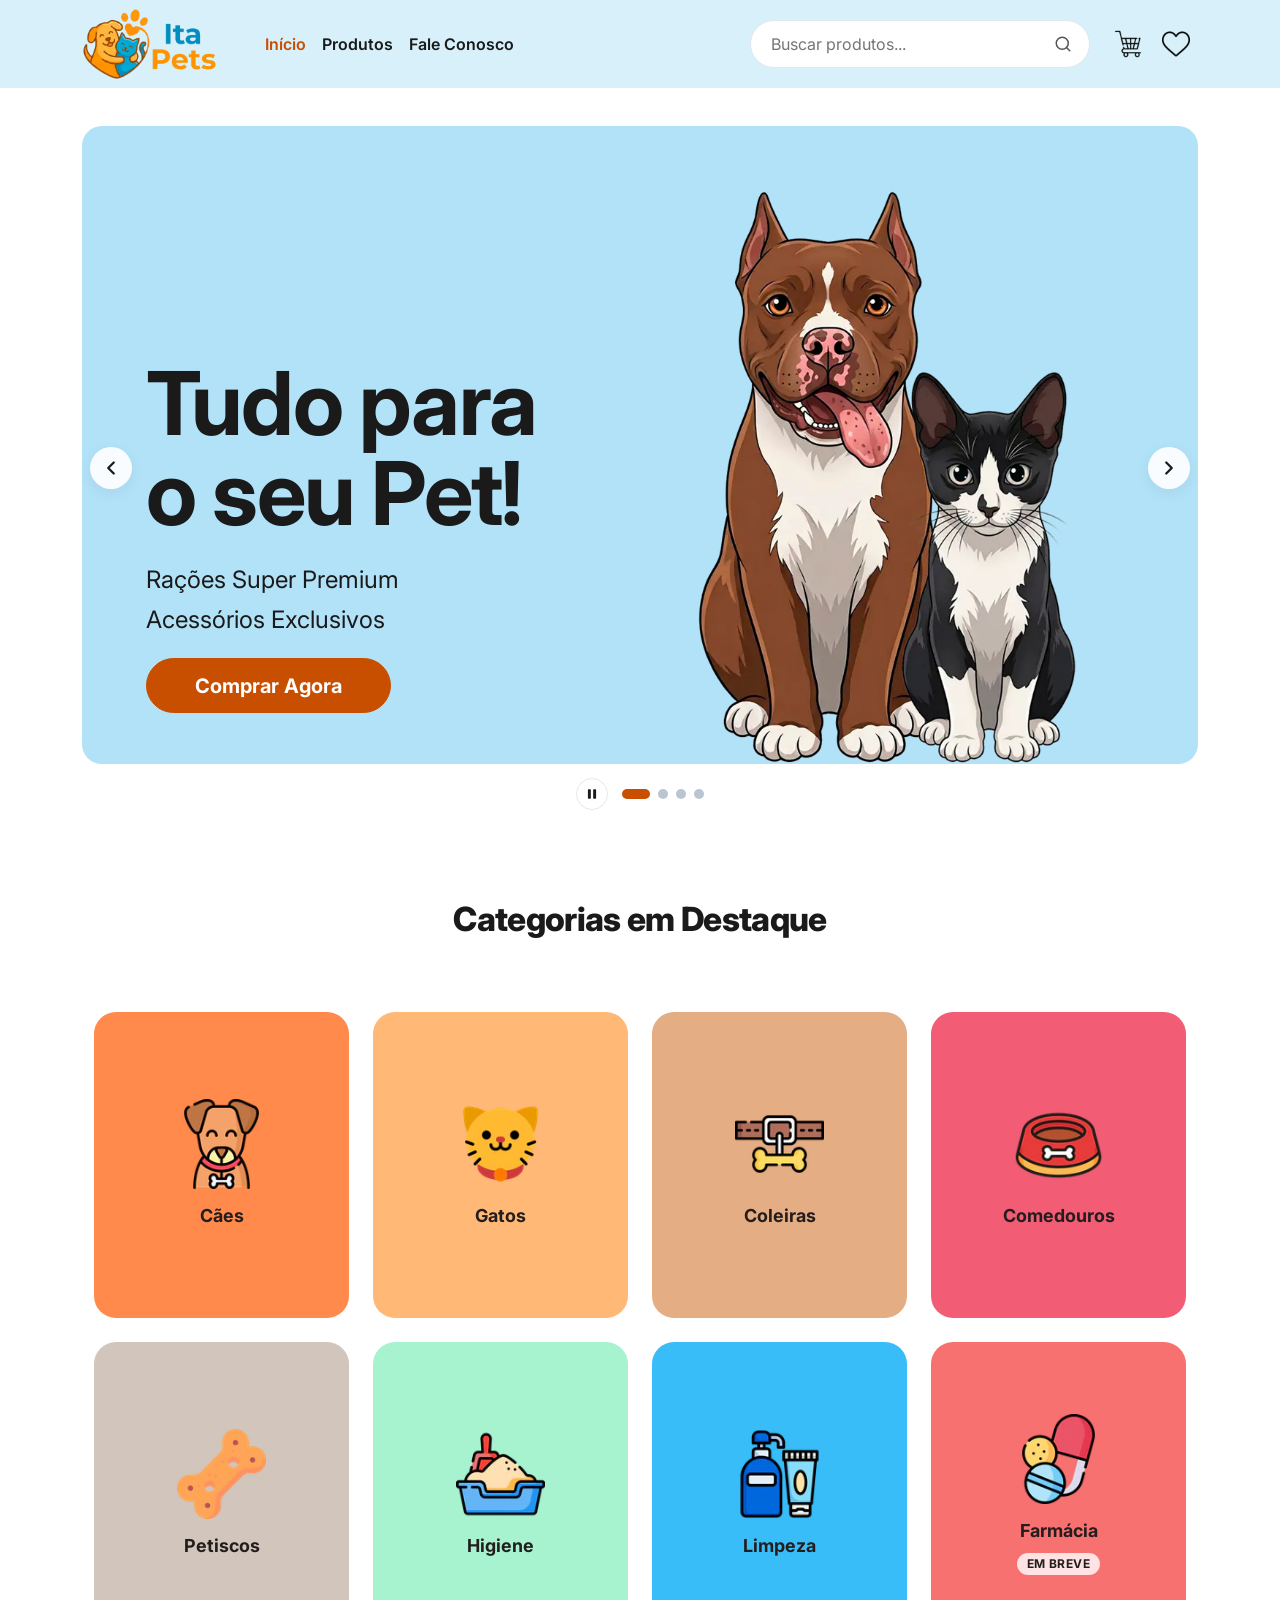
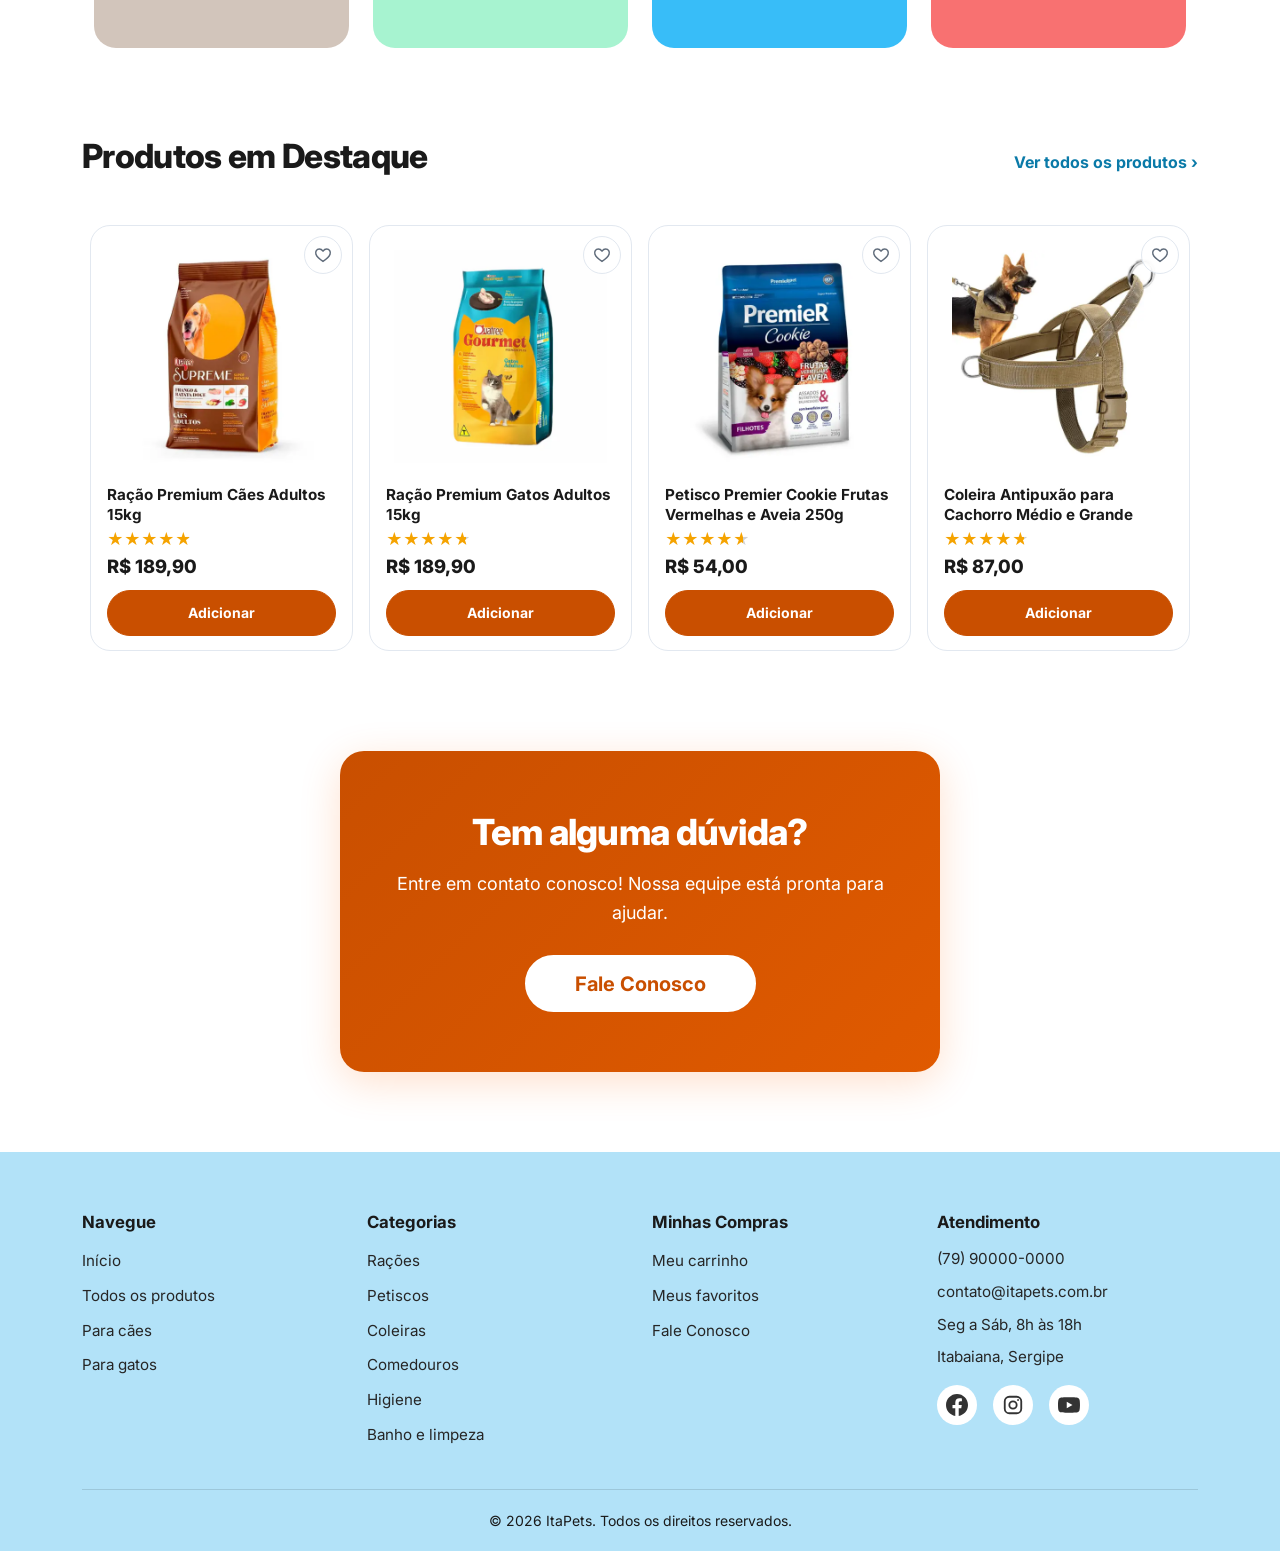
==== commit 7d00c4d9: "Adiciona JavaScript, carrossel e melhorias no site - Corrige a foto do produto, que acompanhava a ro" ====
--- a/index.html
+++ b/index.html
@@ -7,6 +7,15 @@
   <title>ItaPets — Tudo para o seu pet</title>
   <meta name="description"
     content="ItaPets: rações, petiscos, coleiras, comedouros e produtos de higiene para cães e gatos, com qualidade e preço justo.">
+  <link rel="canonical" href="https://jmatheus-dev.github.io/ItaPets/">
+  <meta property="og:type" content="website">
+  <meta property="og:site_name" content="ItaPets">
+  <meta property="og:locale" content="pt_BR">
+  <meta property="og:title" content="ItaPets — Tudo para o seu pet">
+  <meta property="og:description" content="ItaPets: rações, petiscos, coleiras, comedouros e produtos de higiene para cães e gatos, com qualidade e preço justo.">
+  <meta property="og:url" content="https://jmatheus-dev.github.io/ItaPets/">
+  <meta property="og:image" content="https://jmatheus-dev.github.io/ItaPets/imagens/logo-itapets.webp">
+  <meta name="twitter:card" content="summary">
   <meta name="theme-color" content="#d7f0fa">
   <link rel="icon" href="imagens/favicon/icone-site.ico" sizes="16x16 32x32 48x48">
   <link rel="icon" type="image/png" href="imagens/favicon/icone-192.png" sizes="192x192">
@@ -20,6 +29,7 @@
   <script src="https://cdn.jsdelivr.net/npm/bootstrap@5.3.3/dist/js/bootstrap.bundle.min.js"
     integrity="sha384-YvpcrYf0tY3lHB60NNkmXc5s9fDVZLESaAA55NDzOxhy9GkcIdslK1eN7N6jIeHz" crossorigin="anonymous"
     defer></script>
+  <script src="js/main.js" defer></script>
 </head>
 
 <body>
@@ -29,9 +39,9 @@
     <nav class="container-xl" aria-label="Menu principal">
       <a class="navbar-brand cabecalho__marca py-0" href="index.html"><img src="imagens/logo-itapets.webp"
           alt="ItaPets — página inicial"></a>
-      <a class="cabecalho__icone ms-auto order-lg-last" href="produtos.html"><img
+      <a class="cabecalho__icone ms-auto order-lg-last" data-abrir="carrinho" href="produtos.html"><img
           src="imagens/icones/carrinho-compras.webp" alt="Carrinho de compras"></a>
-      <a class="cabecalho__icone ms-1 order-lg-last" href="produtos.html"><img src="imagens/icones/favoritos.webp"
+      <a class="cabecalho__icone ms-1 order-lg-last" data-abrir="favoritos" href="produtos.html"><img src="imagens/icones/favoritos.webp"
           alt="Favoritos"></a>
       <button class="navbar-toggler ms-2" type="button" data-bs-toggle="collapse" data-bs-target=".cabecalho__menu"
         aria-controls="menu-principal busca-principal" aria-expanded="false" aria-label="Abrir menu">
@@ -65,17 +75,125 @@
   </header>
 
   <main id="conteudo" tabindex="-1" class="container-xl">
-    <section class="hero row align-items-end g-0 mx-0" aria-labelledby="hero-titulo">
-      <header class="hero__texto col-12 col-sm-7 col-md-6">
-        <h1 class="hero__titulo" id="hero-titulo">Tudo para <br>o seu Pet!</h1>
-        <p class="hero__descricao">Rações Super Premium</p>
-        <p class="hero__descricao">Acessórios Exclusivos</p>
-        <a class="btn btn--laranja btn-lg hero__botao mt-3 px-4 px-md-5" href="produtos.html">Comprar Agora</a>
-      </header>
-      <figure class="col-12 col-sm-5 col-md-6 mb-0">
-        <img class="hero__imagem" src="imagens/banner-pets.webp"
-          alt="Ilustração de um cachorro e um gato sentados lado a lado" fetchpriority="high">
-      </figure>
+    <section class="carrossel carousel slide carousel-fade" id="carrossel" aria-roledescription="carrossel"
+      aria-label="Destaques da loja" data-bs-ride="carousel" data-bs-interval="6000">
+      <div class="carousel-inner">
+        <div class="carousel-item active" role="group" aria-roledescription="slide" aria-label="1 de 4">
+          <section class="hero row align-items-end g-0 mx-0" aria-labelledby="hero-titulo">
+            <header class="hero__texto col-12 col-sm-7 col-md-6">
+              <h1 class="hero__titulo" id="hero-titulo">Tudo para <br>o seu Pet!</h1>
+              <p class="hero__descricao">Rações Super Premium</p>
+              <p class="hero__descricao">Acessórios Exclusivos</p>
+              <a class="btn btn--laranja btn-lg hero__botao mt-3 px-4 px-md-5" href="produtos.html">Comprar Agora</a>
+            </header>
+            <figure class="col-12 col-sm-5 col-md-6 mb-0">
+              <img class="hero__imagem" src="imagens/banner-pets.webp"
+                alt="Ilustração de um cachorro e um gato sentados lado a lado" fetchpriority="high">
+            </figure>
+          </section>
+        </div>
+
+        <div class="carousel-item" role="group" aria-roledescription="slide" aria-label="2 de 4">
+          <section class="hero hero--racoes row align-items-end g-0 mx-0" aria-labelledby="slide-racoes">
+            <header class="hero__texto col-12 col-sm-7 col-md-6">
+              <h2 class="hero__titulo" id="slide-racoes">Rações <br>Premium</h2>
+              <p class="hero__descricao">Para cães e gatos</p>
+              <p class="hero__descricao">15kg por R$ 189,90</p>
+              <a class="btn btn--laranja btn-lg hero__botao mt-3 px-4 px-md-5" href="produtos.html#racoes">Ver rações</a>
+            </header>
+            <figure class="col-12 col-sm-5 col-md-6 mb-0">
+              <span class="carrossel__produtos">
+                <img class="carrossel__foto carrossel__foto--fundo-esquerda"
+                  src="imagens/produtos/racao-premium-caes-filhotes-15kg.webp" alt="" loading="lazy">
+                <img class="carrossel__foto carrossel__foto--fundo-direita"
+                  src="imagens/produtos/racao-premium-gatos-adultos-15kg.webp" alt="" loading="lazy">
+                <img class="carrossel__foto carrossel__foto--frente"
+                  src="imagens/produtos/racao-premium-caes-adultos-15kg.webp" alt="" loading="lazy">
+              </span>
+            </figure>
+          </section>
+        </div>
+
+        <div class="carousel-item" role="group" aria-roledescription="slide" aria-label="3 de 4">
+          <section class="hero hero--petiscos row align-items-end g-0 mx-0" aria-labelledby="slide-petiscos">
+            <header class="hero__texto col-12 col-sm-7 col-md-6">
+              <h2 class="hero__titulo" id="slide-petiscos">Petiscos <br>deliciosos</h2>
+              <p class="hero__descricao">Premier e Truly Delight</p>
+              <p class="hero__descricao">A partir de R$ 26,00</p>
+              <a class="btn btn--laranja btn-lg hero__botao mt-3 px-4 px-md-5" href="produtos.html#petiscos">Ver
+                petiscos</a>
+            </header>
+            <figure class="col-12 col-sm-5 col-md-6 mb-0">
+              <span class="carrossel__produtos">
+                <img class="carrossel__foto carrossel__foto--fundo-esquerda"
+                  src="imagens/produtos/petisco-truly-delight-palito-frango-cenoura-90g.webp" alt="" loading="lazy">
+                <img class="carrossel__foto carrossel__foto--frente"
+                  src="imagens/produtos/petisco-premier-cookie-frutas-vermelhas-aveia-250g.webp" alt=""
+                  loading="lazy">
+              </span>
+            </figure>
+          </section>
+        </div>
+
+        <div class="carousel-item" role="group" aria-roledescription="slide" aria-label="4 de 4">
+          <section class="hero hero--banho row align-items-end g-0 mx-0" aria-labelledby="slide-banho">
+            <header class="hero__texto col-12 col-sm-7 col-md-6">
+              <h2 class="hero__titulo" id="slide-banho">Banho <br>em casa</h2>
+              <p class="hero__descricao">Shampoos PetClean</p>
+              <p class="hero__descricao">Com aloe vera, R$ 44,00</p>
+              <a class="btn btn--laranja btn-lg hero__botao mt-3 px-4 px-md-5" href="produtos.html#limpeza">Ver
+                shampoos</a>
+            </header>
+            <figure class="col-12 col-sm-5 col-md-6 mb-0">
+              <span class="carrossel__produtos">
+                <img class="carrossel__foto carrossel__foto--fundo-direita"
+                  src="imagens/produtos/shampoo-gatos-250ml.webp" alt="" loading="lazy">
+                <img class="carrossel__foto carrossel__foto--frente" src="imagens/produtos/shampoo-caes-250ml.webp"
+                  alt="" loading="lazy">
+              </span>
+            </figure>
+          </section>
+        </div>
+      </div>
+
+      <button class="carrossel__seta carrossel__seta--anterior" type="button" data-bs-target="#carrossel"
+        data-bs-slide="prev" aria-label="Slide anterior">
+        <svg width="22" height="22" viewBox="0 0 24 24" fill="none" stroke="currentColor" stroke-width="2.5"
+          stroke-linecap="round" stroke-linejoin="round" aria-hidden="true">
+          <polyline points="15 18 9 12 15 6" />
+        </svg>
+      </button>
+      <button class="carrossel__seta carrossel__seta--proxima" type="button" data-bs-target="#carrossel"
+        data-bs-slide="next" aria-label="Próximo slide">
+        <svg width="22" height="22" viewBox="0 0 24 24" fill="none" stroke="currentColor" stroke-width="2.5"
+          stroke-linecap="round" stroke-linejoin="round" aria-hidden="true">
+          <polyline points="9 18 15 12 9 6" />
+        </svg>
+      </button>
+
+      <div class="carrossel__controles">
+        <button class="carrossel__pausa" type="button" aria-label="Pausar carrossel" hidden>
+          <svg class="carrossel__icone-pausa" width="14" height="14" viewBox="0 0 24 24" fill="currentColor"
+            aria-hidden="true">
+            <rect x="5" y="4" width="5" height="16" rx="1" />
+            <rect x="14" y="4" width="5" height="16" rx="1" />
+          </svg>
+          <svg class="carrossel__icone-tocar" width="14" height="14" viewBox="0 0 24 24" fill="currentColor"
+            aria-hidden="true">
+            <path d="M7 4.5v15a1 1 0 0 0 1.5.86l12-7.5a1 1 0 0 0 0-1.72l-12-7.5A1 1 0 0 0 7 4.5z" />
+          </svg>
+        </button>
+        <div class="carrossel__indicadores carousel-indicators">
+          <button type="button" data-bs-target="#carrossel" data-bs-slide-to="0" class="active" aria-current="true"
+            aria-label="Ir para o slide 1"></button>
+          <button type="button" data-bs-target="#carrossel" data-bs-slide-to="1"
+            aria-label="Ir para o slide 2"></button>
+          <button type="button" data-bs-target="#carrossel" data-bs-slide-to="2"
+            aria-label="Ir para o slide 3"></button>
+          <button type="button" data-bs-target="#carrossel" data-bs-slide-to="3"
+            aria-label="Ir para o slide 4"></button>
+        </div>
+      </div>
     </section>
 
     <section aria-labelledby="categorias-titulo">
@@ -124,10 +242,82 @@
           </a>
         </li>
         <li class="col categorias__item">
-          <a class="categoria-card" href="produtos.html">
+          <a class="categoria-card" href="contato.html?assunto=Farm%C3%A1cia">
             <img src="imagens/categorias/farmacia.webp" alt="" loading="lazy"><span
-              class="categoria-card__nome">Farmácia</span>
-          </a>
+              class="categoria-card__nome">Farmácia</span><span class="categoria-card__selo">Em breve</span>
+          </a>
+        </li>
+      </ul>
+    </section>
+
+    <section aria-labelledby="destaques-titulo">
+      <header class="destaques__cabecalho">
+        <h2 class="destaques__titulo" id="destaques-titulo">Produtos em Destaque</h2>
+        <a class="destaques__link" href="produtos.html">Ver todos os produtos ›</a>
+      </header>
+      <ul class="row row-cols-2 row-cols-md-4 g-3 u-lista-limpa">
+        <li class="col">
+          <article class="produto-card">
+            <a class="produto-card__imagem" href="produtos/racao-premium-caes-adultos-15kg.html" tabindex="-1"
+              aria-hidden="true"><img src="imagens/produtos/racao-premium-caes-adultos-15kg-miniatura.webp"
+                alt="Ração Premium Cães Adultos" loading="lazy"></a>
+            <h3 class="produto-card__titulo">
+              <a href="produtos/racao-premium-caes-adultos-15kg.html">Ração Premium Cães Adultos 15kg</a>
+            </h3>
+            <span class="estrelas" style="--nota: 4.8" role="img" aria-label="Nota 4,8 de 5"></span>
+            <p class="produto-card__preco">R$ 189,90</p>
+            <input type="checkbox" class="btn-check" id="destaque-1">
+            <label class="btn btn--laranja btn-sm w-100 mt-1" for="destaque-1"><span
+                class="u-texto-inativo">Adicionar</span><span class="u-texto-ativo">Adicionado ✓</span></label>
+          </article>
+        </li>
+        <li class="col">
+          <article class="produto-card">
+            <a class="produto-card__imagem" href="produtos/racao-premium-gatos-adultos-15kg.html" tabindex="-1"
+              aria-hidden="true"><img src="imagens/produtos/racao-premium-gatos-adultos-15kg-miniatura.webp"
+                alt="Ração Premium Gatos Adultos" loading="lazy"></a>
+            <h3 class="produto-card__titulo">
+              <a href="produtos/racao-premium-gatos-adultos-15kg.html">Ração Premium Gatos Adultos 15kg</a>
+            </h3>
+            <span class="estrelas" style="--nota: 4.7" role="img" aria-label="Nota 4,7 de 5"></span>
+            <p class="produto-card__preco">R$ 189,90</p>
+            <input type="checkbox" class="btn-check" id="destaque-2">
+            <label class="btn btn--laranja btn-sm w-100 mt-1" for="destaque-2"><span
+                class="u-texto-inativo">Adicionar</span><span class="u-texto-ativo">Adicionado ✓</span></label>
+          </article>
+        </li>
+        <li class="col">
+          <article class="produto-card">
+            <a class="produto-card__imagem" href="produtos/petisco-premier-cookie-frutas-vermelhas-aveia-250g.html"
+              tabindex="-1" aria-hidden="true"><img
+                src="imagens/produtos/petisco-premier-cookie-frutas-vermelhas-aveia-250g-miniatura.webp"
+                alt="Petisco Premier Cookie" loading="lazy"></a>
+            <h3 class="produto-card__titulo">
+              <a href="produtos/petisco-premier-cookie-frutas-vermelhas-aveia-250g.html">Petisco Premier Cookie
+                Frutas Vermelhas e Aveia 250g</a>
+            </h3>
+            <span class="estrelas" style="--nota: 4.6" role="img" aria-label="Nota 4,6 de 5"></span>
+            <p class="produto-card__preco">R$ 54,00</p>
+            <input type="checkbox" class="btn-check" id="destaque-3">
+            <label class="btn btn--laranja btn-sm w-100 mt-1" for="destaque-3"><span
+                class="u-texto-inativo">Adicionar</span><span class="u-texto-ativo">Adicionado ✓</span></label>
+          </article>
+        </li>
+        <li class="col">
+          <article class="produto-card">
+            <a class="produto-card__imagem" href="produtos/coleira-antipuxao-cachorro-medio-grande.html" tabindex="-1"
+              aria-hidden="true"><img src="imagens/produtos/coleira-antipuxao-cachorro-medio-grande-miniatura.webp"
+                alt="Coleira antipuxão para cachorro" loading="lazy"></a>
+            <h3 class="produto-card__titulo">
+              <a href="produtos/coleira-antipuxao-cachorro-medio-grande.html">Coleira Antipuxão para Cachorro Médio
+                e Grande</a>
+            </h3>
+            <span class="estrelas" style="--nota: 4.7" role="img" aria-label="Nota 4,7 de 5"></span>
+            <p class="produto-card__preco">R$ 87,00</p>
+            <input type="checkbox" class="btn-check" id="destaque-4">
+            <label class="btn btn--laranja btn-sm w-100 mt-1" for="destaque-4"><span
+                class="u-texto-inativo">Adicionar</span><span class="u-texto-ativo">Adicionado ✓</span></label>
+          </article>
         </li>
       </ul>
     </section>
@@ -144,19 +334,19 @@
   <footer class="rodape container-xl">
     <nav class="rodape__nav" aria-label="Links do rodapé">
       <section>
-        <h2 class="rodape__titulo">Informações</h2>
+        <h2 class="rodape__titulo">Navegue</h2>
         <ul class="u-lista-limpa">
           <li class="rodape__item">
-            <a class="rodape__link" href="produtos.html#caes">Cães</a>
-          </li>
-          <li class="rodape__item">
-            <a class="rodape__link" href="produtos.html#gatos">Gatos</a>
-          </li>
-          <li class="rodape__item">
-            <a class="rodape__link" href="produtos.html#higiene">Higiene</a>
-          </li>
-          <li class="rodape__item">
-            <a class="rodape__link" href="contato.html">Fale Conosco</a>
+            <a class="rodape__link" href="index.html">Início</a>
+          </li>
+          <li class="rodape__item">
+            <a class="rodape__link" href="produtos.html">Todos os produtos</a>
+          </li>
+          <li class="rodape__item">
+            <a class="rodape__link" href="produtos.html#caes">Para cães</a>
+          </li>
+          <li class="rodape__item">
+            <a class="rodape__link" href="produtos.html#gatos">Para gatos</a>
           </li>
         </ul>
       </section>
@@ -167,46 +357,44 @@
             <a class="rodape__link" href="produtos.html#racoes">Rações</a>
           </li>
           <li class="rodape__item">
-            <a class="rodape__link" href="produtos.html#coleiras">Acessórios</a>
+            <a class="rodape__link" href="produtos.html#petiscos">Petiscos</a>
+          </li>
+          <li class="rodape__item">
+            <a class="rodape__link" href="produtos.html#coleiras">Coleiras</a>
+          </li>
+          <li class="rodape__item">
+            <a class="rodape__link" href="produtos.html#comedouros">Comedouros</a>
           </li>
           <li class="rodape__item">
             <a class="rodape__link" href="produtos.html#higiene">Higiene</a>
           </li>
           <li class="rodape__item">
-            <a class="rodape__link" href="produtos.html#petiscos">Petiscos</a>
+            <a class="rodape__link" href="produtos.html#limpeza">Banho e limpeza</a>
           </li>
         </ul>
       </section>
       <section>
-        <h2 class="rodape__titulo">Produtos</h2>
+        <h2 class="rodape__titulo">Minhas Compras</h2>
         <ul class="u-lista-limpa">
           <li class="rodape__item">
-            <a class="rodape__link" href="produtos.html#caes">Cães</a>
-          </li>
-          <li class="rodape__item">
-            <a class="rodape__link" href="produtos.html#gatos">Gatos</a>
-          </li>
-          <li class="rodape__item">
-            <a class="rodape__link" href="produtos.html#limpeza">Banho</a>
-          </li>
-          <li class="rodape__item">
-            <a class="rodape__link" href="produtos.html#comedouros">Comedouros</a>
+            <a class="rodape__link" href="produtos.html" data-abrir="carrinho">Meu carrinho</a>
+          </li>
+          <li class="rodape__item">
+            <a class="rodape__link" href="produtos.html" data-abrir="favoritos">Meus favoritos</a>
+          </li>
+          <li class="rodape__item">
+            <a class="rodape__link" href="contato.html">Fale Conosco</a>
           </li>
         </ul>
       </section>
       <section>
-        <h2 class="rodape__titulo">Minha Conta</h2>
-        <ul class="u-lista-limpa">
-          <li class="rodape__item">
-            <a class="rodape__link" href="contato.html">Ver meus pedidos</a>
-          </li>
-          <li class="rodape__item">
-            <a class="rodape__link" href="contato.html">Meu perfil</a>
-          </li>
-          <li class="rodape__item">
-            <a class="rodape__link" href="produtos.html">Favoritos</a>
-          </li>
-        </ul>
+        <h2 class="rodape__titulo">Atendimento</h2>
+        <address class="rodape__contato">
+          <a class="rodape__link" href="tel:+5579900000000">(79) 90000-0000</a>
+          <a class="rodape__link text-break" href="mailto:contato@itapets.com.br">contato@itapets.com.br</a>
+          <span>Seg a Sáb, 8h às 18h</span>
+          <span>Itabaiana, Sergipe</span>
+        </address>
         <ul class="d-flex gap-3 mt-3 u-lista-limpa">
           <li><a class="rodape__social" href="https://www.facebook.com/" aria-label="Facebook"><svg width="22"
                 height="22" viewBox="0 0 24 24" fill="currentColor" aria-hidden="true">
@@ -228,7 +416,7 @@
       </section>
     </nav>
     <p class="rodape__base mb-0">
-      &copy; 2026 ItaPets. Todos os direitos reservados.
+      &copy; <span data-ano>2026</span> ItaPets. Todos os direitos reservados.
     </p>
   </footer>
 </body>
--- a/css/style.css
+++ b/css/style.css
@@ -133,6 +133,12 @@
 .cabecalho {
   min-height: var(--altura-cabecalho);
   background-color: var(--cor-azul-claro);
+  transition: box-shadow 0.2s ease;
+}
+
+/* classe colocada pelo js/main.js quando a página sai do topo */
+.cabecalho--rolado {
+  box-shadow: 0 6px 18px rgba(0, 0, 0, 0.08);
 }
 
 .cabecalho__marca img {
@@ -143,6 +149,7 @@
 }
 
 .cabecalho__icone {
+  position: relative;
   display: inline-flex;
   align-items: center;
   justify-content: center;
@@ -159,6 +166,23 @@
 .cabecalho__icone img {
   width: 28px;
   height: 28px;
+}
+
+/* quantidade de itens no carrinho e nos favoritos, criada pelo js/main.js */
+.cabecalho__contador {
+  position: absolute;
+  top: 2px;
+  right: 0;
+  min-width: 20px;
+  height: 20px;
+  padding: 0 5px;
+  border-radius: var(--raio-pilula);
+  background-color: var(--cor-laranja-acao);
+  color: #ffffff;
+  font-size: 0.75rem;
+  font-weight: 700;
+  line-height: 20px;
+  text-align: center;
 }
 
 .cabecalho .nav-link {
@@ -368,6 +392,7 @@
 }
 
 .produto-card {
+  position: relative;
   display: flex;
   flex-direction: column;
   gap: 6px;
@@ -417,6 +442,7 @@
   font-weight: 700;
   line-height: 1.3;
   letter-spacing: 0;
+  line-clamp: 2;
   -webkit-line-clamp: 2;
   -webkit-box-orient: vertical;
 }
@@ -434,6 +460,12 @@
   margin: auto 0 0;
   font-size: 1.15rem;
   font-weight: 800;
+}
+
+/* no celular o card é estreito; menos respiro lateral evita "Adicionado ✓" em duas linhas */
+.produto-card .btn {
+  --bs-btn-padding-x: 0.5rem;
+  white-space: nowrap;
 }
 
 /* O rodapé também é o .container-xl; o border-image estende o fundo
@@ -442,7 +474,9 @@
   margin-top: clamp(48px, 8vw, 80px);
   padding-top: clamp(40px, 6vw, 60px);
   padding-bottom: 20px;
-  border-image: conic-gradient(var(--cor-azul) 0 0) fill 0 / 0 100vmax / 0;
+  border-image-source: conic-gradient(var(--cor-azul) 0 0);
+  border-image-slice: 0 fill;
+  border-image-outset: 0 100vmax;
 }
 
 .rodape__nav {
@@ -497,6 +531,15 @@
   transform: translateY(-3px);
 }
 
+.rodape__contato {
+  display: grid;
+  gap: 10px;
+  margin: 0;
+  color: #262626;
+  font-size: 0.95rem;
+  font-style: normal;
+}
+
 .rodape__base {
   margin-top: 32px;
   padding-top: 20px;
@@ -548,6 +591,177 @@
   .hero__botao {
     --bs-btn-font-size: 1rem;
     --bs-btn-padding-y: 0.5rem;
+  }
+}
+
+/* carrossel da página inicial: cada slide é um .hero com cor própria */
+.carrossel {
+  position: relative;
+  margin-top: clamp(20px, 3vw, 40px);
+}
+
+.carrossel .carousel-inner {
+  border-radius: var(--raio-medio);
+}
+
+.carrossel .hero {
+  margin-top: 0;
+  border-radius: 0;
+}
+
+.hero--racoes {
+  background-color: #ffe3c8;
+}
+
+.hero--petiscos {
+  background-color: #fcdde4;
+}
+
+.hero--banho {
+  background-color: #d4f2e3;
+}
+
+/* mesma caixa da ilustração do 1º slide, para todos os slides terem a mesma altura */
+.carrossel__produtos {
+  position: relative;
+  display: block;
+  aspect-ratio: 520 / 785;
+  width: min(100%, 380px);
+  margin: 0 auto;
+}
+
+.carrossel__foto {
+  position: absolute;
+  aspect-ratio: 1;
+  padding: 5%;
+  object-fit: contain;
+  border-radius: 22px;
+  background-color: #ffffff;
+  box-shadow: 0 14px 30px rgba(0, 0, 0, 0.14);
+}
+
+.carrossel__foto--frente {
+  bottom: 4%;
+  left: 12%;
+  z-index: 2;
+  width: 76%;
+}
+
+.carrossel__foto--fundo-esquerda {
+  bottom: 42%;
+  left: 0;
+  width: 56%;
+  rotate: -7deg;
+}
+
+.carrossel__foto--fundo-direita {
+  right: 0;
+  bottom: 46%;
+  width: 56%;
+  rotate: 7deg;
+}
+
+.carrossel__seta {
+  position: absolute;
+  top: 50%;
+  z-index: 3;
+  display: flex;
+  align-items: center;
+  justify-content: center;
+  width: 42px;
+  height: 42px;
+  border: 0;
+  border-radius: 50%;
+  background-color: rgba(255, 255, 255, 0.9);
+  box-shadow: var(--sombra-suave);
+  color: var(--cor-texto);
+  translate: 0 -50%;
+  transition:
+    background-color 0.2s ease,
+    color 0.2s ease;
+}
+
+.carrossel__seta:hover {
+  background-color: #ffffff;
+  color: var(--cor-laranja-acao);
+}
+
+.carrossel__seta--anterior {
+  left: 8px;
+}
+
+.carrossel__seta--proxima {
+  right: 8px;
+}
+
+.carrossel__controles {
+  display: flex;
+  align-items: center;
+  justify-content: center;
+  gap: 14px;
+  margin-top: 14px;
+}
+
+.carrossel__pausa {
+  display: flex;
+  align-items: center;
+  justify-content: center;
+  width: 32px;
+  height: 32px;
+  border: 1px solid var(--cor-borda);
+  border-radius: 50%;
+  background-color: #ffffff;
+  color: var(--cor-texto);
+}
+
+.carrossel__pausa:hover {
+  color: var(--cor-laranja-acao);
+}
+
+.carrossel__icone-tocar,
+.carrossel--pausado .carrossel__icone-pausa {
+  display: none;
+}
+
+.carrossel--pausado .carrossel__icone-tocar {
+  display: block;
+}
+
+/* sobrescreve a posição padrão do Bootstrap: os pontos ficam abaixo do slide */
+.carrossel .carrossel__indicadores {
+  position: static;
+  gap: 8px;
+  margin: 0;
+}
+
+.carrossel .carrossel__indicadores [data-bs-slide-to] {
+  width: 10px;
+  height: 10px;
+  margin: 0;
+  border: 0;
+  border-radius: var(--raio-pilula);
+  background-color: #b9c6d2;
+  opacity: 1;
+  transition:
+    width 0.3s ease,
+    background-color 0.3s ease;
+}
+
+.carrossel .carrossel__indicadores .active {
+  width: 28px;
+  background-color: var(--cor-laranja-acao);
+}
+
+@media (max-width: 575.98px) {
+  .carrossel__produtos {
+    width: min(70%, 240px);
+  }
+}
+
+/* abaixo de 992px as setas cobririam o texto; ali se troca de slide arrastando ou pelos pontos */
+@media (max-width: 991.98px) {
+  .carrossel__seta {
+    display: none;
   }
 }
 
@@ -593,6 +807,17 @@
   font-weight: 700;
 }
 
+.categoria-card__selo {
+  margin-top: -6px;
+  padding: 2px 10px;
+  border-radius: var(--raio-pilula);
+  background-color: rgba(255, 255, 255, 0.8);
+  font-size: 0.75rem;
+  font-weight: 700;
+  letter-spacing: 0.04em;
+  text-transform: uppercase;
+}
+
 .categorias__item:nth-child(1) {
   --cor-card: #ff8a4c;
 }
@@ -616,6 +841,29 @@
 }
 .categorias__item:nth-child(8) {
   --cor-card: #f87171;
+}
+
+.destaques__cabecalho {
+  display: flex;
+  flex-wrap: wrap;
+  align-items: baseline;
+  justify-content: space-between;
+  gap: 8px 16px;
+  margin: clamp(48px, 7vw, 96px) 0 clamp(20px, 3vw, 32px);
+}
+
+.destaques__titulo {
+  margin: 0;
+  font-size: clamp(1.5rem, 2.6vw, 2.2rem);
+}
+
+.destaques__link {
+  font-weight: 700;
+  text-decoration: none;
+}
+
+.destaques__link:hover {
+  text-decoration: underline;
 }
 
 .cta-contato {
@@ -655,7 +903,10 @@
 @media (min-width: 992px) {
   .vitrine {
     /* mesma largura do antigo col-lg-3 / col-lg-9 com g-4 */
-    grid-template-columns: calc((100% + 1.5rem) * 3 / 12 - 1.5rem) minmax(0, 1fr);
+    grid-template-columns: calc((100% + 1.5rem) * 3 / 12 - 1.5rem) minmax(
+        0,
+        1fr
+      );
     column-gap: 1.5rem;
   }
 
@@ -1028,13 +1279,6 @@
   background: var(--cor-fundo-suave);
 }
 
-@media (min-width: 992px) {
-  .galeria {
-    position: sticky;
-    top: calc(var(--altura-cabecalho) + 20px);
-  }
-}
-
 .contato {
   display: grid;
   align-content: start;
@@ -1044,7 +1288,10 @@
 @media (min-width: 992px) {
   .contato {
     /* mesma largura do antigo col-lg-5 / col-lg-7 com g-4 */
-    grid-template-columns: calc((100% + 1.5rem) * 5 / 12 - 1.5rem) minmax(0, 1fr);
+    grid-template-columns: calc((100% + 1.5rem) * 5 / 12 - 1.5rem) minmax(
+        0,
+        1fr
+      );
   }
 }
 
@@ -1080,6 +1327,297 @@
   box-shadow: 0 0 0 0.2rem var(--bs-focus-ring-color);
 }
 
+.contato__contador {
+  display: block;
+  margin-top: 6px;
+  color: #555555;
+  font-size: 0.8rem;
+  text-align: right;
+}
+
+/* ---------- Peças criadas pelo js/main.js ---------- */
+
+/* botão de favoritar no canto de cada card */
+.produto-card__favorito {
+  position: absolute;
+  top: 10px;
+  right: 10px;
+  display: flex;
+  align-items: center;
+  justify-content: center;
+  width: 38px;
+  height: 38px;
+  border: 1px solid var(--cor-borda);
+  border-radius: 50%;
+  background-color: rgba(255, 255, 255, 0.92);
+  color: #5f6b7a;
+  transition:
+    color 0.2s ease,
+    transform 0.2s ease;
+}
+
+.produto-card__favorito:hover {
+  color: #b0164b;
+  transform: scale(1.08);
+}
+
+.produto-card__favorito[aria-pressed="true"] {
+  color: #b0164b;
+}
+
+.produto-card__favorito[aria-pressed="true"] svg {
+  fill: currentColor;
+}
+
+/* botões − e + em volta da quantidade */
+.quantidade {
+  display: inline-flex;
+  flex-shrink: 0;
+  align-self: center;
+  align-items: center;
+  border: 1px solid var(--cor-borda);
+  border-radius: var(--raio-pilula);
+  background-color: #ffffff;
+}
+
+.quantidade:focus-within {
+  border-color: var(--cor-laranja);
+}
+
+.quantidade__botao {
+  display: flex;
+  align-items: center;
+  justify-content: center;
+  width: 40px;
+  height: 46px;
+  padding: 0;
+  border: 0;
+  border-radius: var(--raio-pilula);
+  background: transparent;
+  color: var(--cor-azul-marca);
+  font-size: 1.3rem;
+  font-weight: 700;
+  line-height: 1;
+}
+
+.quantidade__botao:hover:not(:disabled) {
+  color: var(--cor-laranja-acao);
+}
+
+.quantidade__botao:disabled {
+  color: #b5b5b5;
+}
+
+.quantidade .produto__quantidade {
+  width: 44px;
+  padding: 0;
+  border: 0;
+  background: transparent;
+  box-shadow: none;
+  -moz-appearance: textfield;
+  appearance: textfield;
+}
+
+.quantidade .produto__quantidade::-webkit-inner-spin-button,
+.quantidade .produto__quantidade::-webkit-outer-spin-button {
+  margin: 0;
+  -webkit-appearance: none;
+}
+
+.quantidade--pequena .quantidade__botao {
+  width: 32px;
+  height: 32px;
+  font-size: 1.1rem;
+}
+
+.quantidade__valor {
+  min-width: 24px;
+  font-weight: 700;
+  text-align: center;
+}
+
+/* lupa que acompanha o mouse na foto principal do produto */
+.galeria__principal--zoom {
+  cursor: zoom-in;
+}
+
+.produto__compartilhar {
+  display: inline-flex;
+  align-items: center;
+  gap: 8px;
+  margin-top: 14px;
+  padding: 0;
+  border: 0;
+  background: none;
+  color: var(--cor-azul-marca);
+  font-weight: 600;
+}
+
+.produto__compartilhar:hover {
+  color: var(--cor-laranja-acao);
+  text-decoration: underline;
+}
+
+/* painéis laterais do carrinho e dos favoritos */
+.painel {
+  --bs-offcanvas-width: 420px;
+}
+
+.painel__lista {
+  display: grid;
+  gap: 16px;
+}
+
+.painel__item {
+  display: grid;
+  grid-template-columns: 64px minmax(0, 1fr) auto;
+  align-items: start;
+  gap: 12px;
+  padding-bottom: 16px;
+  border-bottom: 1px solid var(--cor-borda);
+}
+
+.painel__foto {
+  width: 64px;
+  height: 64px;
+  padding: 4px;
+  object-fit: contain;
+  border: 1px solid var(--cor-borda);
+  border-radius: var(--raio-pequeno);
+  background-color: #ffffff;
+}
+
+.painel__info {
+  display: grid;
+  justify-items: start;
+  gap: 6px;
+  min-width: 0;
+}
+
+.painel__nome {
+  color: var(--cor-texto);
+  font-weight: 700;
+  line-height: 1.3;
+  text-decoration: none;
+}
+
+.painel__nome:hover {
+  color: var(--cor-laranja-acao);
+}
+
+.painel__preco {
+  color: #555555;
+  font-size: 0.875rem;
+}
+
+.painel__lado {
+  display: grid;
+  justify-items: end;
+  gap: 8px;
+}
+
+.painel__acao {
+  padding: 0;
+  border: 0;
+  background: none;
+  color: var(--cor-azul-marca);
+  font-size: 0.875rem;
+  font-weight: 600;
+  text-decoration: underline;
+}
+
+.painel__acao:disabled {
+  color: var(--cor-verde-sucesso);
+  text-decoration: none;
+}
+
+.painel__acao--remover {
+  color: #b42318;
+}
+
+.painel__vazio {
+  padding: 40px 12px;
+  color: #555555;
+  text-align: center;
+}
+
+.painel__rodape {
+  display: grid;
+  gap: 10px;
+  padding: 16px 1rem 20px;
+  border-top: 1px solid var(--cor-borda);
+}
+
+.painel__total {
+  display: flex;
+  justify-content: space-between;
+  margin: 0;
+  font-size: 1.2rem;
+  font-weight: 800;
+}
+
+/* avisos rápidos ("Adicionado ao carrinho", "Link copiado"...) */
+.avisos {
+  z-index: 1090;
+}
+
+.aviso {
+  --bs-toast-bg: #1f2937;
+  --bs-toast-color: #ffffff;
+  --bs-toast-border-color: transparent;
+  --bs-toast-border-radius: var(--raio-pequeno);
+  --bs-toast-max-width: 380px;
+}
+
+.aviso__acao {
+  flex-shrink: 0;
+  padding: 0 4px;
+  border: 0;
+  background: none;
+  color: #ffc49b;
+  font-size: 0.875rem;
+  font-weight: 700;
+  text-decoration: underline;
+}
+
+.vitrine__vazio {
+  padding: 40px 20px;
+  border: 1px dashed #c5d3e0;
+  border-radius: var(--raio-medio);
+  color: #444444;
+  text-align: center;
+}
+
+.recentes__titulo {
+  margin: clamp(40px, 6vw, 64px) 0 20px;
+  font-size: clamp(1.3rem, 2.2vw, 1.75rem);
+}
+
+.topo {
+  position: fixed;
+  right: 16px;
+  bottom: 16px;
+  z-index: 1030;
+  display: flex;
+  align-items: center;
+  justify-content: center;
+  width: 48px;
+  height: 48px;
+  border: 0;
+  border-radius: 50%;
+  background-color: var(--cor-azul-marca);
+  box-shadow: var(--sombra-elevada);
+  color: #ffffff;
+  transition:
+    background-color 0.2s ease,
+    transform 0.2s ease;
+}
+
+.topo:hover {
+  background-color: var(--cor-azul-marca-escuro);
+  transform: translateY(-2px);
+}
+
 /* Em telas de toque o :hover "gruda" depois do toque; desliga os efeitos de elevação */
 @media (hover: none) {
   .btn--laranja:hover,
@@ -1089,6 +1627,8 @@
   .categoria-card:hover,
   .rodape__social:hover,
   .galeria__miniatura:hover,
+  .produto-card__favorito:hover,
+  .topo:hover,
   .produto-card:hover .produto-card__imagem img {
     box-shadow: none;
     transform: none;
